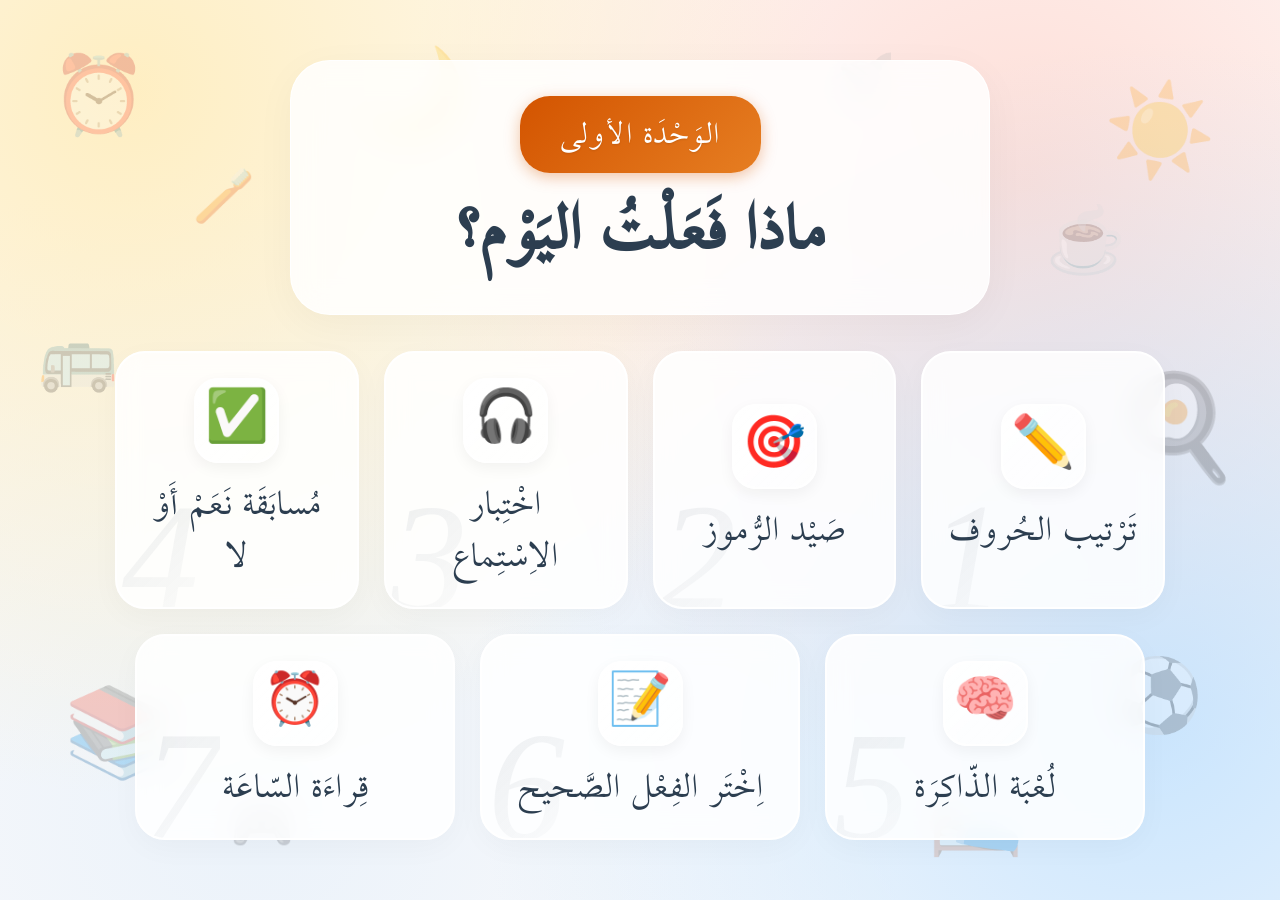
==== index.html @ 7f3571ee "Add files via upload" ====
<!DOCTYPE html>
<html lang="ar" dir="rtl">
<head>
    <meta charset="UTF-8">
    <meta name="viewport" content="width=device-width, initial-scale=1.0, maximum-scale=1.0, user-scalable=no">
    <title>ماذا فَعَلْتُ اليَوْم؟ - أَلْعاب</title>
    <style>
        @font-face { 
            font-family: 'Arakom'; 
            src: url('arakom.ttf') format('truetype'); 
        }
        
        :root {
            --primary: #2c3e50;
            --secondary: #d35400;
            --accent: #2980b9;
            --text-main: #34495e;
        }

        * { 
            box-sizing: border-box; 
            margin: 0;
            padding: 0;
        }

        /* GÜNLÜK HAYAT KONSEPTİ: Sabah, Öğle ve Akşamüstü Pastel Tonları */
        body {
            font-family: 'Arakom', 'Segoe UI', Tahoma, sans-serif; 
            background-color: #fdfbfb;
            background-image: 
                radial-gradient(circle at 10% 10%, rgba(255, 235, 180, 0.8) 0%, transparent 50%), /* Sabah güneşi */
                radial-gradient(circle at 90% 80%, rgba(180, 220, 255, 0.7) 0%, transparent 50%), /* Gündüz mavisi */
                radial-gradient(circle at 80% 20%, rgba(255, 210, 200, 0.7) 0%, transparent 50%), /* Akşamüstü */
                radial-gradient(circle at 20% 90%, rgba(230, 240, 250, 0.8) 0%, transparent 50%); /* Gece/Gri */
            background-attachment: fixed;
            color: var(--text-main); 
            min-height: 100vh; 
            display: flex;
            flex-direction: column; 
            align-items: center; 
            justify-content: center; 
            padding: 2vh 2vw; /* Boşluklar mobilde daha dar olması için kısıldı */
            overflow-x: hidden; 
            position: relative;
        }

        /* --- ARKA PLAN SAYDAM EMOJİLER (GÜNLÜK HAYAT) --- */
        .floating-emojis {
            position: fixed;
            top: 0; left: 0; 
            width: 100vw; height: 100vh;
            pointer-events: none; 
            z-index: -2;
            overflow: hidden;
        }

        .floating-emojis span {
            position: absolute;
            opacity: 0.25; 
            animation: float ease-in-out infinite alternate;
        }

        @keyframes float {
            0% { transform: translateY(0) rotate(0deg) scale(1); }
            100% { transform: translateY(-20px) rotate(10deg) scale(1.05); }
        }

        /* Agresif küçülen saydam emojiler */
        .em-1 { top: 5%; left: 4%; font-size: clamp(2.5rem, 6vw, 5rem); animation-duration: 12s; animation-delay: 0s; } /* Saat/Uyanma */
        .em-2 { top: 8%; right: 5%; font-size: clamp(3rem, 7vw, 6rem); animation-duration: 15s; animation-delay: -2s; } /* Güneş */
        .em-3 { top: 35%; left: 3%; font-size: clamp(2rem, 5vw, 4.5rem); animation-duration: 14s; animation-delay: -5s; } /* Okul/Otobüs */
        .em-4 { top: 40%; right: 3%; font-size: clamp(3.5rem, 8vw, 6.5rem); animation-duration: 18s; animation-delay: -3s; } /* Kahvaltı/Yemek */
        .em-5 { top: 75%; left: 5%; font-size: clamp(3rem, 7vw, 5.5rem); animation-duration: 13s; animation-delay: -7s; } /* Kitap/Ders */
        .em-6 { top: 72%; right: 6%; font-size: clamp(2.5rem, 6vw, 4.5rem); animation-duration: 16s; animation-delay: -1s; } /* Spor/Top */
        .em-7 { top: 18%; left: 15%; font-size: clamp(1.8rem, 4vw, 3.5rem); animation-duration: 11s; animation-delay: -4s; } /* Diş fırçalama/Temizlik */
        .em-8 { top: 22%; right: 12%; font-size: clamp(2rem, 5vw, 4rem); animation-duration: 17s; animation-delay: -6s; } /* Çay/Kahve */
        .em-9 { top: 88%; left: 18%; font-size: clamp(1.8rem, 4vw, 3.5rem); animation-duration: 14s; animation-delay: -2s; } /* TV/Oyun */
        .em-10 { top: 85%; right: 20%; font-size: clamp(2.5rem, 6vw, 5rem); animation-duration: 19s; animation-delay: -8s; } /* Yatak/Uyku */
        .em-11 { top: 4%; left: 28%; font-size: clamp(3rem, 7vw, 5.5rem); animation-duration: 15s; animation-delay: -3s; } /* Ay/Gece */
        .em-12 { top: 5%; right: 30%; font-size: clamp(2rem, 5vw, 4.5rem); animation-duration: 12s; animation-delay: -9s; } /* Duş/Su */

        .main-container {
            width: 100%;
            max-width: 1050px;
            display: flex;
            flex-direction: column;
            align-items: center;
            gap: clamp(15px, 4vh, 45px); /* Mobilde boşluklar daha agresif kısıldı */
            z-index: 10;
        }

        .header { 
            text-align: center; 
            background: rgba(255, 255, 255, 0.85);
            backdrop-filter: blur(15px);
            -webkit-backdrop-filter: blur(15px);
            padding: clamp(15px, 4vw, 35px) clamp(15px, 6vw, 60px);
            border-radius: 40px;
            border: 1px solid rgba(255, 255, 255, 0.9);
            box-shadow: 0 10px 40px rgba(0, 0, 0, 0.04);
            width: 100%;
            max-width: 700px;
            position: relative;
        }

        /* --- BÜYÜTÜLMÜŞ ÜNİTE ROZETİ --- */
        .unit-badge {
            display: inline-block;
            background: linear-gradient(135deg, var(--secondary), #e67e22);
            color: white;
            padding: clamp(8px, 2vw, 12px) clamp(20px, 5vw, 40px); /* Daha dolgun */
            border-radius: 30px;
            font-size: clamp(1.4rem, 4vw, 2.2rem); /* Çok daha büyük font */
            font-weight: normal;
            margin-bottom: 15px;
            box-shadow: 0 4px 15px rgba(211, 84, 0, 0.35);
            letter-spacing: 0.5px;
            text-shadow: 0 1px 2px rgba(0,0,0,0.1);
        }

        .header h1 { 
            font-size: clamp(1.8rem, 7vw, 4.5rem); /* Minimum boyut agresif küçültüldü */
            color: var(--primary); 
            line-height: 1.2;
            margin-bottom: 5px;
        }

        .header p { 
            color: var(--text-main); 
            font-size: clamp(0.9rem, 4vw, 1.6rem); 
            opacity: 0.8;
        }

        /* Kartlar İçin Agresif Esnek Izgara */
        .grid-container {
            display: flex;
            flex-wrap: wrap; 
            justify-content: center; 
            align-items: stretch;
            width: 100%;
            gap: clamp(10px, 3vw, 25px); /* Mobilde kartlar arası boşluk kısıldı */
        }

        .game-card {
            position: relative;
            overflow: hidden; 
            background: rgba(255, 255, 255, 0.85);
            backdrop-filter: blur(12px);
            -webkit-backdrop-filter: blur(12px);
            border: 2px solid rgba(255, 255, 255, 1);
            border-radius: clamp(20px, 4vw, 30px); 
            padding: clamp(10px, 4vw, 25px); /* Mobilde iç boşluklar agresif kısıldı */
            text-align: center;
            text-decoration: none; 
            color: var(--primary); 
            display: flex;
            flex-direction: column; 
            align-items: center;
            justify-content: center;
            box-shadow: 0 8px 30px rgba(0, 0, 0, 0.03);
            transition: all 0.4s cubic-bezier(0.25, 0.8, 0.25, 1);
            
            flex: 1 1 calc(25% - 25px);
            max-width: 320px;
            min-width: clamp(120px, 22%, 220px); /* 4 kart yan yana sığabilmesi için küçültüldü */
            min-height: clamp(120px, 18vh, 190px);
            z-index: 1;
        }

        .game-card::before {
            content: attr(data-num);
            position: absolute;
            bottom: -5%;
            left: 2%; 
            font-size: clamp(4rem, 12vw, 10rem); /* Dev rakamlar mobilde hızla küçülür */
            font-family: 'Georgia', 'Times New Roman', serif;
            font-style: italic;
            font-weight: 400;
            background: linear-gradient(135deg, rgba(44, 62, 80, 0.08), rgba(44, 62, 80, 0.01));
            -webkit-background-clip: text;
            -webkit-text-fill-color: transparent;
            z-index: -1; 
            line-height: 0.8;
            pointer-events: none;
            transition: all 0.5s ease;
        }

        .game-card:hover { 
            transform: translateY(-10px) scale(1.02); 
            background: rgba(255, 255, 255, 1);
            box-shadow: 0 15px 40px rgba(41, 128, 185, 0.15);
            border-color: rgba(41, 128, 185, 0.4);
        }

        .game-card:hover::before {
            transform: translateY(-15px) scale(1.05) rotate(-5deg);
            background: linear-gradient(135deg, rgba(41, 128, 185, 0.2), rgba(41, 128, 185, 0.05));
            -webkit-background-clip: text;
            -webkit-text-fill-color: transparent;
        }

        .icon-circle {
            width: clamp(45px, 10vw, 85px); /* Mobilde ikon kutusu iyice küçülür */
            height: clamp(45px, 10vw, 85px); 
            background: linear-gradient(135deg, rgba(255,255,255,0.9), rgba(255,255,255,0.5));
            border: 2px solid rgba(255,255,255,1);
            border-radius: clamp(15px, 4vw, 24px); 
            display: flex; 
            align-items: center;
            justify-content: center; 
            margin-bottom: clamp(8px, 2vw, 15px); 
            font-size: clamp(1.6rem, 5vw, 3.2rem); /* İkon boyutu agresif küçülür */
            box-shadow: 0 5px 15px rgba(0,0,0,0.05);
            transition: transform 0.4s cubic-bezier(0.34, 1.56, 0.64, 1);
        }

        .game-card:hover .icon-circle {
            transform: scale(1.15) rotate(8deg);
            background: rgba(255, 255, 255, 1);
            border-color: var(--accent);
        }

        .game-card h2 { 
            font-size: clamp(0.95rem, 8vw, 2.5rem); /* Mobilde başlık daha hızlı küçülür */
            font-weight: normal;
            line-height: 1.3;
        }

        /* MOBİL EKRANLAR */
        @media (max-width: 768px) {
            .game-card { 
                flex-basis: calc(50% - 10px);
            }
            .game-card::before {
                bottom: -8%;
            }
        }

        /* ÇOK DAR EKRANLAR (400px altı) */
        @media (max-width: 400px) {
            .game-card {
                flex-basis: 100%;
                max-width: 100%;
                min-height: 80px;
                flex-direction: row; 
                gap: 12px;
                padding: 12px 15px;
                justify-content: flex-start;
                text-align: right;
            }
            .icon-circle {
                margin-bottom: 0;
                flex-shrink: 0;
                width: 45px;
                height: 45px;
                font-size: 1.5rem;
                border-radius: 14px;
            }
            .game-card h2 {
                margin-top: 0;
                font-size: 1rem;
            }
            .game-card::before {
                left: 5%;
                bottom: -25%;
                font-size: 4.5rem;
            }
        }
    </style>
</head>
<body>

    <div class="floating-emojis">
        <span class="em-1">⏰</span>
        <span class="em-2">☀️</span>
        <span class="em-3">🚌</span>
        <span class="em-4">🍳</span>
        <span class="em-5">📚</span>
        <span class="em-6">⚽</span>
        <span class="em-7">🪥</span>
        <span class="em-8">☕</span>
        <span class="em-9">🎮</span>
        <span class="em-10">🛌</span>
        <span class="em-11">🌙</span>
        <span class="em-12">🚿</span>
    </div>

    <div class="main-container">
        <div class="header">
            <span class="unit-badge">الوَحْدَة الأولى</span>
            <h1>ماذا فَعَلْتُ اليَوْم؟</h1>
        </div>

        <div class="grid-container">

             <a href="yaz.html" class="game-card" data-num="1">
                <div class="icon-circle">✏️</div>
                <h2>تَرْتيب الحُروف</h2>
            </a>

            <a href="kelime.html" class="game-card" data-num="2">
                <div class="icon-circle">🎯</div>
                <h2>صَيْد الرُّموز</h2>
            </a>

            <a href="sestesti.html" class="game-card" data-num="3">
                <div class="icon-circle">🎧</div>
                <h2>اخْتِبار الاِسْتِماع</h2>
            </a>

             <a href="evethayir.html" class="game-card" data-num="4">
                <div class="icon-circle">✅</div>
                <h2>مُسابَقَة نَعَمْ أَوْ لا</h2>
             </a>

            <a href="hafizakarti.html" class="game-card" data-num="5">
                <div class="icon-circle">🧠</div>
                <h2>لُعْبَة الذّاكِرَة</h2>
            </a>

            <a href="zamirtesti.html" class="game-card" data-num="6">
                <div class="icon-circle">📝</div>
                <h2>اِخْتَر الفِعْل الصَّحيح</h2>
            </a>

            <a href="saat.html" class="game-card" data-num="7">
                <div class="icon-circle">⏰</div>
                <h2>قِراءَة السّاعَة</h2>
            </a>

           
        </div>
    </div>

</body>
</html>
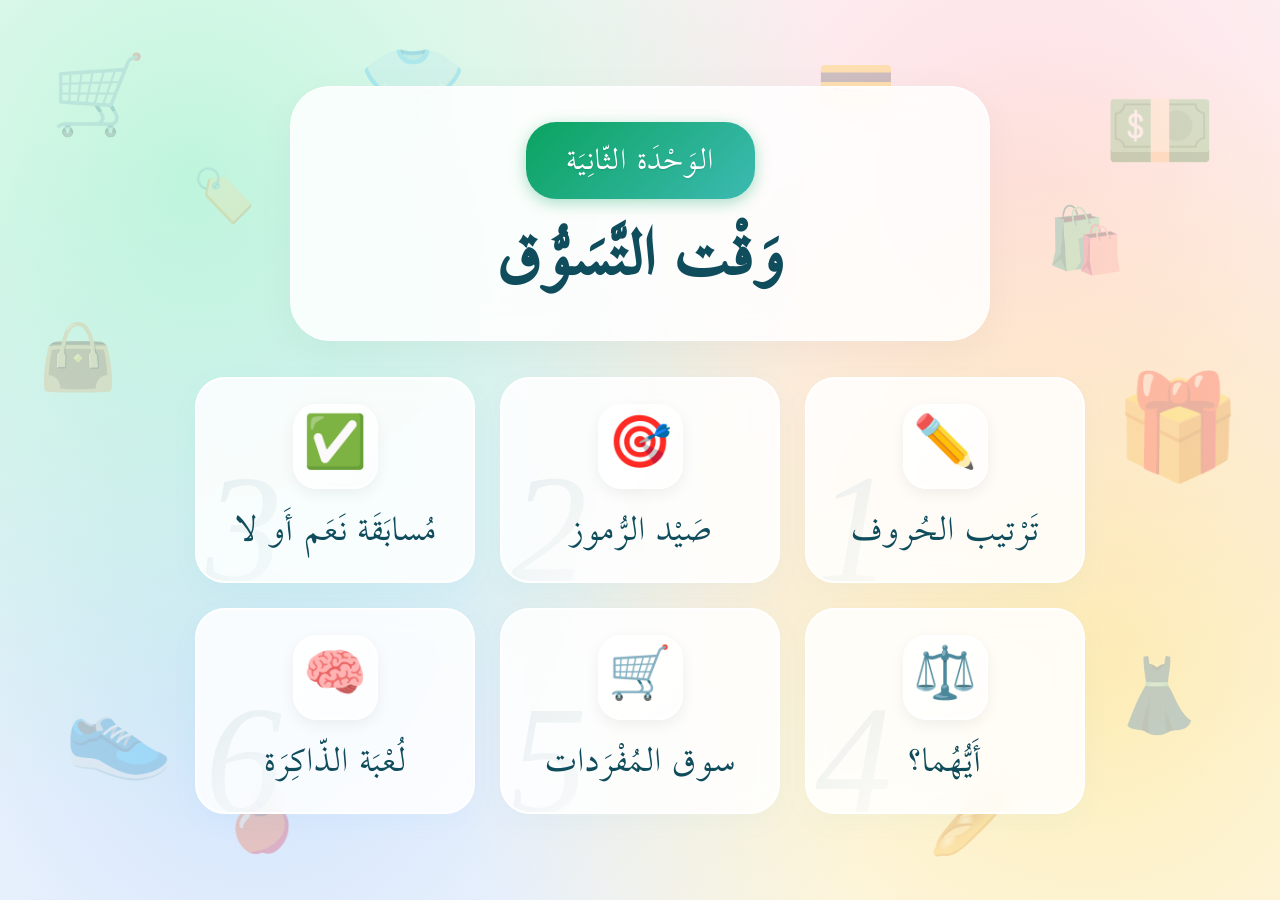
==== commit feb03733: "Add files via upload" ====
--- a/index.html
+++ b/index.html
@@ -3,7 +3,7 @@
 <head>
     <meta charset="UTF-8">
     <meta name="viewport" content="width=device-width, initial-scale=1.0, maximum-scale=1.0, user-scalable=no">
-    <title>ماذا فَعَلْتُ اليَوْم؟ - أَلْعاب</title>
+    <title>وَقْت التَّسَوُّق - أَلْعاب</title>
     <style>
         @font-face { 
             font-family: 'Arakom'; 
@@ -11,10 +11,10 @@
         }
         
         :root {
-            --primary: #2c3e50;
-            --secondary: #d35400;
-            --accent: #2980b9;
-            --text-main: #34495e;
+            --primary: #0f4c5c; 
+            --secondary: #e27d60; 
+            --accent: #e8a87c;
+            --text-main: #2d3748;
         }
 
         * { 
@@ -23,15 +23,15 @@
             padding: 0;
         }
 
-        /* GÜNLÜK HAYAT KONSEPTİ: Sabah, Öğle ve Akşamüstü Pastel Tonları */
+        /* ALIŞVERİŞ KONSEPTİ */
         body {
             font-family: 'Arakom', 'Segoe UI', Tahoma, sans-serif; 
             background-color: #fdfbfb;
             background-image: 
-                radial-gradient(circle at 10% 10%, rgba(255, 235, 180, 0.8) 0%, transparent 50%), /* Sabah güneşi */
-                radial-gradient(circle at 90% 80%, rgba(180, 220, 255, 0.7) 0%, transparent 50%), /* Gündüz mavisi */
-                radial-gradient(circle at 80% 20%, rgba(255, 210, 200, 0.7) 0%, transparent 50%), /* Akşamüstü */
-                radial-gradient(circle at 20% 90%, rgba(230, 240, 250, 0.8) 0%, transparent 50%); /* Gece/Gri */
+                radial-gradient(circle at 15% 20%, rgba(167, 243, 208, 0.7) 0%, transparent 50%), 
+                radial-gradient(circle at 85% 75%, rgba(253, 230, 138, 0.6) 0%, transparent 50%), 
+                radial-gradient(circle at 80% 20%, rgba(254, 204, 213, 0.6) 0%, transparent 50%), 
+                radial-gradient(circle at 20% 80%, rgba(191, 219, 254, 0.7) 0%, transparent 50%); 
             background-attachment: fixed;
             color: var(--text-main); 
             min-height: 100vh; 
@@ -39,12 +39,12 @@
             flex-direction: column; 
             align-items: center; 
             justify-content: center; 
-            padding: 2vh 2vw; /* Boşluklar mobilde daha dar olması için kısıldı */
+            padding: 2vh 2vw; 
             overflow-x: hidden; 
             position: relative;
         }
 
-        /* --- ARKA PLAN SAYDAM EMOJİLER (GÜNLÜK HAYAT) --- */
+        /* --- ARKA PLAN SAYDAM EMOJİLER (ALIŞVERİŞ) --- */
         .floating-emojis {
             position: fixed;
             top: 0; left: 0; 
@@ -65,33 +65,33 @@
             100% { transform: translateY(-20px) rotate(10deg) scale(1.05); }
         }
 
-        /* Agresif küçülen saydam emojiler */
-        .em-1 { top: 5%; left: 4%; font-size: clamp(2.5rem, 6vw, 5rem); animation-duration: 12s; animation-delay: 0s; } /* Saat/Uyanma */
-        .em-2 { top: 8%; right: 5%; font-size: clamp(3rem, 7vw, 6rem); animation-duration: 15s; animation-delay: -2s; } /* Güneş */
-        .em-3 { top: 35%; left: 3%; font-size: clamp(2rem, 5vw, 4.5rem); animation-duration: 14s; animation-delay: -5s; } /* Okul/Otobüs */
-        .em-4 { top: 40%; right: 3%; font-size: clamp(3.5rem, 8vw, 6.5rem); animation-duration: 18s; animation-delay: -3s; } /* Kahvaltı/Yemek */
-        .em-5 { top: 75%; left: 5%; font-size: clamp(3rem, 7vw, 5.5rem); animation-duration: 13s; animation-delay: -7s; } /* Kitap/Ders */
-        .em-6 { top: 72%; right: 6%; font-size: clamp(2.5rem, 6vw, 4.5rem); animation-duration: 16s; animation-delay: -1s; } /* Spor/Top */
-        .em-7 { top: 18%; left: 15%; font-size: clamp(1.8rem, 4vw, 3.5rem); animation-duration: 11s; animation-delay: -4s; } /* Diş fırçalama/Temizlik */
-        .em-8 { top: 22%; right: 12%; font-size: clamp(2rem, 5vw, 4rem); animation-duration: 17s; animation-delay: -6s; } /* Çay/Kahve */
-        .em-9 { top: 88%; left: 18%; font-size: clamp(1.8rem, 4vw, 3.5rem); animation-duration: 14s; animation-delay: -2s; } /* TV/Oyun */
-        .em-10 { top: 85%; right: 20%; font-size: clamp(2.5rem, 6vw, 5rem); animation-duration: 19s; animation-delay: -8s; } /* Yatak/Uyku */
-        .em-11 { top: 4%; left: 28%; font-size: clamp(3rem, 7vw, 5.5rem); animation-duration: 15s; animation-delay: -3s; } /* Ay/Gece */
-        .em-12 { top: 5%; right: 30%; font-size: clamp(2rem, 5vw, 4.5rem); animation-duration: 12s; animation-delay: -9s; } /* Duş/Su */
-
-        .main-container {
+        /* Alışveriş Konseptli Agresif Küçülen Emojiler */
+        .em-1 { top: 5%; left: 4%; font-size: clamp(2.5rem, 6vw, 5rem); animation-duration: 12s; animation-delay: 0s; } /* Sepet */
+        .em-2 { top: 8%; right: 5%; font-size: clamp(3rem, 7vw, 6rem); animation-duration: 15s; animation-delay: -2s; } /* Para */
+        .em-3 { top: 35%; left: 3%; font-size: clamp(2rem, 5vw, 4.5rem); animation-duration: 14s; animation-delay: -5s; } /* Çanta */
+        .em-4 { top: 40%; right: 3%; font-size: clamp(3.5rem, 8vw, 6.5rem); animation-duration: 18s; animation-delay: -3s; } /* Hediye */
+        .em-5 { top: 75%; left: 5%; font-size: clamp(3rem, 7vw, 5.5rem); animation-duration: 13s; animation-delay: -7s; } /* Ayakkabı */
+        .em-6 { top: 72%; right: 6%; font-size: clamp(2.5rem, 6vw, 4.5rem); animation-duration: 16s; animation-delay: -1s; } /* Elbise */
+        .em-7 { top: 18%; left: 15%; font-size: clamp(1.8rem, 4vw, 3.5rem); animation-duration: 11s; animation-delay: -4s; } /* Etiket */
+        .em-8 { top: 22%; right: 12%; font-size: clamp(2rem, 5vw, 4rem); animation-duration: 17s; animation-delay: -6s; } /* Kahve */
+        .em-9 { top: 88%; left: 18%; font-size: clamp(1.8rem, 4vw, 3.5rem); animation-duration: 14s; animation-delay: -2s; } /* Meyve */
+        .em-10 { top: 85%; right: 20%; font-size: clamp(2.5rem, 6vw, 5rem); animation-duration: 19s; animation-delay: -8s; } /* Ekmek */
+        .em-11 { top: 4%; left: 28%; font-size: clamp(3rem, 7vw, 5.5rem); animation-duration: 15s; animation-delay: -3s; } /* Tişört */
+        .em-12 { top: 5%; right: 30%; font-size: clamp(2rem, 5vw, 4.5rem); animation-duration: 12s; animation-delay: -9s; } /* Kredi Kartı */
+
+         .main-container {
             width: 100%;
-            max-width: 1050px;
+            max-width: 950px; /* 3 kartın rahat sığması için 850'den 950'ye çıkarıldı */
             display: flex;
             flex-direction: column;
             align-items: center;
-            gap: clamp(15px, 4vh, 45px); /* Mobilde boşluklar daha agresif kısıldı */
+            gap: clamp(15px, 4vh, 45px);
             z-index: 10;
         }
 
         .header { 
             text-align: center; 
-            background: rgba(255, 255, 255, 0.85);
+            background: rgba(255, 255, 255, 0.85); 
             backdrop-filter: blur(15px);
             -webkit-backdrop-filter: blur(15px);
             padding: clamp(15px, 4vw, 35px) clamp(15px, 6vw, 60px);
@@ -106,20 +106,20 @@
         /* --- BÜYÜTÜLMÜŞ ÜNİTE ROZETİ --- */
         .unit-badge {
             display: inline-block;
-            background: linear-gradient(135deg, var(--secondary), #e67e22);
+            background: linear-gradient(135deg, #0ba360 0%, #3cbab2 100%);
             color: white;
-            padding: clamp(8px, 2vw, 12px) clamp(20px, 5vw, 40px); /* Daha dolgun */
+            padding: clamp(8px, 2vw, 12px) clamp(20px, 5vw, 40px); /* Daha dolgun padding */
             border-radius: 30px;
             font-size: clamp(1.4rem, 4vw, 2.2rem); /* Çok daha büyük font */
             font-weight: normal;
             margin-bottom: 15px;
-            box-shadow: 0 4px 15px rgba(211, 84, 0, 0.35);
+            box-shadow: 0 4px 15px rgba(11, 163, 96, 0.35);
             letter-spacing: 0.5px;
             text-shadow: 0 1px 2px rgba(0,0,0,0.1);
         }
 
         .header h1 { 
-            font-size: clamp(1.8rem, 7vw, 4.5rem); /* Minimum boyut agresif küçültüldü */
+            font-size: clamp(1.8rem, 7vw, 4.5rem); 
             color: var(--primary); 
             line-height: 1.2;
             margin-bottom: 5px;
@@ -138,18 +138,18 @@
             justify-content: center; 
             align-items: stretch;
             width: 100%;
-            gap: clamp(10px, 3vw, 25px); /* Mobilde kartlar arası boşluk kısıldı */
+            gap: clamp(10px, 3vw, 25px); 
         }
 
         .game-card {
             position: relative;
             overflow: hidden; 
-            background: rgba(255, 255, 255, 0.85);
+            background: rgba(255, 255, 255, 0.85); 
             backdrop-filter: blur(12px);
             -webkit-backdrop-filter: blur(12px);
             border: 2px solid rgba(255, 255, 255, 1);
             border-radius: clamp(20px, 4vw, 30px); 
-            padding: clamp(10px, 4vw, 25px); /* Mobilde iç boşluklar agresif kısıldı */
+            padding: clamp(10px, 4vw, 25px); 
             text-align: center;
             text-decoration: none; 
             color: var(--primary); 
@@ -157,12 +157,15 @@
             flex-direction: column; 
             align-items: center;
             justify-content: center;
-            box-shadow: 0 8px 30px rgba(0, 0, 0, 0.03);
+            box-shadow: 0 8px 30px rgba(14, 165, 233, 0.04);
             transition: all 0.4s cubic-bezier(0.25, 0.8, 0.25, 1);
             
-            flex: 1 1 calc(25% - 25px);
-            max-width: 320px;
-            min-width: clamp(120px, 22%, 220px); /* 4 kart yan yana sığabilmesi için küçültüldü */
+            /* --- YENİ EKLENEN/DEĞİŞEN KISIM --- */
+            flex: 0 0 30%; /* Kartların esnemesini durdurup ilk satıra tam 3 adet sığdırır */
+            max-width: 280px; /* Kartın aşırı büyümesini engeller */
+            min-width: 200px; /* Kartın aşırı küçülmesini engeller */
+            /* --------------------------------- */
+
             min-height: clamp(120px, 18vh, 190px);
             z-index: 1;
         }
@@ -171,12 +174,12 @@
             content: attr(data-num);
             position: absolute;
             bottom: -5%;
-            left: 2%; 
-            font-size: clamp(4rem, 12vw, 10rem); /* Dev rakamlar mobilde hızla küçülür */
+            left: 3%; 
+            font-size: clamp(4rem, 12vw, 10rem); 
             font-family: 'Georgia', 'Times New Roman', serif;
             font-style: italic;
             font-weight: 400;
-            background: linear-gradient(135deg, rgba(44, 62, 80, 0.08), rgba(44, 62, 80, 0.01));
+            background: linear-gradient(135deg, rgba(15, 76, 92, 0.08), rgba(15, 76, 92, 0.01));
             -webkit-background-clip: text;
             -webkit-text-fill-color: transparent;
             z-index: -1; 
@@ -188,19 +191,19 @@
         .game-card:hover { 
             transform: translateY(-10px) scale(1.02); 
             background: rgba(255, 255, 255, 1);
-            box-shadow: 0 15px 40px rgba(41, 128, 185, 0.15);
-            border-color: rgba(41, 128, 185, 0.4);
+            box-shadow: 0 15px 40px rgba(11, 163, 96, 0.15);
+            border-color: rgba(11, 163, 96, 0.4);
         }
 
         .game-card:hover::before {
             transform: translateY(-15px) scale(1.05) rotate(-5deg);
-            background: linear-gradient(135deg, rgba(41, 128, 185, 0.2), rgba(41, 128, 185, 0.05));
+            background: linear-gradient(135deg, rgba(11, 163, 96, 0.2), rgba(11, 163, 96, 0.05));
             -webkit-background-clip: text;
             -webkit-text-fill-color: transparent;
         }
 
         .icon-circle {
-            width: clamp(45px, 10vw, 85px); /* Mobilde ikon kutusu iyice küçülür */
+            width: clamp(45px, 10vw, 85px); 
             height: clamp(45px, 10vw, 85px); 
             background: linear-gradient(135deg, rgba(255,255,255,0.9), rgba(255,255,255,0.5));
             border: 2px solid rgba(255,255,255,1);
@@ -209,19 +212,19 @@
             align-items: center;
             justify-content: center; 
             margin-bottom: clamp(8px, 2vw, 15px); 
-            font-size: clamp(1.6rem, 5vw, 3.2rem); /* İkon boyutu agresif küçülür */
-            box-shadow: 0 5px 15px rgba(0,0,0,0.05);
+            font-size: clamp(1.6rem, 5vw, 3.2rem); 
+            box-shadow: 0 5px 15px rgba(0,0,0,0.06);
             transition: transform 0.4s cubic-bezier(0.34, 1.56, 0.64, 1);
         }
 
         .game-card:hover .icon-circle {
             transform: scale(1.15) rotate(8deg);
             background: rgba(255, 255, 255, 1);
-            border-color: var(--accent);
+            border-color: #3cbab2;
         }
 
         .game-card h2 { 
-            font-size: clamp(0.95rem, 8vw, 2.5rem); /* Mobilde başlık daha hızlı küçülür */
+            font-size: clamp(0.95rem, 8vw, 2.5rem); 
             font-weight: normal;
             line-height: 1.3;
         }
@@ -236,7 +239,7 @@
             }
         }
 
-        /* ÇOK DAR EKRANLAR (400px altı) */
+        /* ÇOK DAR EKRANLAR */
         @media (max-width: 400px) {
             .game-card {
                 flex-basis: 100%;
@@ -266,34 +269,87 @@
                 font-size: 4.5rem;
             }
         }
+    
+        /* --- CİHAZ DÖNDÜRME UYARISI VE MOBİL YATAY KLAVYE DESTEĞİ --- */
+        #rotate-message {
+            display: none; 
+            position: fixed;
+            top: 0; left: 0; width: 100%; height: 100%;
+            background-color: #2c3e50; 
+            z-index: 99999; 
+            flex-direction: column;
+            align-items: center; justify-content: center;
+            color: white; text-align: center;
+        }
+        .phone-animation {
+            width: 60px; height: 100px;
+            border: 4px solid white; border-radius: 10px;
+            animation: rotate-phone 2s infinite ease-in-out;
+            margin-bottom: 20px; position: relative;
+        }
+        .phone-animation::before {
+            content: ''; position: absolute;
+            top: 10px; left: 50%; transform: translateX(-50%);
+            width: 20%; height: 4px; background: white; border-radius: 2px;
+        }
+        @keyframes rotate-phone {
+            0% { transform: rotate(0deg); opacity: 1; }
+            25% { transform: rotate(90deg); opacity: 1; }
+            70% { transform: rotate(90deg); opacity: 1; }
+            100% { transform: rotate(90deg); opacity: 0; }
+        }
+        .rotate-text { font-size: 2.5rem; font-family: 'Arakom', Tahoma, sans-serif; }
+
+        @media only screen and (max-width: 900px) and (orientation: portrait) {
+            /* #rotate-message { display: flex !important; } */
+        }
+
+        @media screen and (max-height: 500px) {
+            body {
+                overflow-y: auto !important;
+                height: auto !important;
+                min-height: 100vh;
+                align-items: flex-start;
+                padding-top: 15px; padding-bottom: 15px;
+            }
+        }
+
     </style>
 </head>
 <body>
 
+    <!-- CİHAZ DÖNDÜRME UYARISI (TÜM OYUNLAR ORTAK) -->
+    <div id="rotate-message">
+        <div class="phone-animation"></div>
+        <div class="rotate-text">يُرْجى تَدْوير الجِهاز</div> 
+    </div>
+
+
+    <!-- Arka Plan Saydam Emojiler (Alışveriş) -->
     <div class="floating-emojis">
-        <span class="em-1">⏰</span>
-        <span class="em-2">☀️</span>
-        <span class="em-3">🚌</span>
-        <span class="em-4">🍳</span>
-        <span class="em-5">📚</span>
-        <span class="em-6">⚽</span>
-        <span class="em-7">🪥</span>
-        <span class="em-8">☕</span>
-        <span class="em-9">🎮</span>
-        <span class="em-10">🛌</span>
-        <span class="em-11">🌙</span>
-        <span class="em-12">🚿</span>
+        <span class="em-1">🛒</span>
+        <span class="em-2">💵</span>
+        <span class="em-3">👜</span>
+        <span class="em-4">🎁</span>
+        <span class="em-5">👟</span>
+        <span class="em-6">👗</span>
+        <span class="em-7">🏷️</span>
+        <span class="em-8">🛍️</span>
+        <span class="em-9">🍎</span>
+        <span class="em-10">🥖</span>
+        <span class="em-11">👕</span>
+        <span class="em-12">💳</span>
     </div>
 
     <div class="main-container">
         <div class="header">
-            <span class="unit-badge">الوَحْدَة الأولى</span>
-            <h1>ماذا فَعَلْتُ اليَوْم؟</h1>
+            <span class="unit-badge">الوَحْدَة الثّانِيَة</span>
+            <h1>وَقْت التَّسَوُّق</h1>
         </div>
 
         <div class="grid-container">
 
-             <a href="yaz.html" class="game-card" data-num="1">
+            <a href="yaz.html" class="game-card" data-num="1">
                 <div class="icon-circle">✏️</div>
                 <h2>تَرْتيب الحُروف</h2>
             </a>
@@ -303,32 +359,26 @@
                 <h2>صَيْد الرُّموز</h2>
             </a>
 
-            <a href="sestesti.html" class="game-card" data-num="3">
-                <div class="icon-circle">🎧</div>
-                <h2>اخْتِبار الاِسْتِماع</h2>
-            </a>
-
-             <a href="evethayir.html" class="game-card" data-num="4">
+            <a href="evethayir.html" class="game-card" data-num="3">
                 <div class="icon-circle">✅</div>
-                <h2>مُسابَقَة نَعَمْ أَوْ لا</h2>
-             </a>
-
-            <a href="hafizakarti.html" class="game-card" data-num="5">
+                <h2>مُسابَقَة نَعَم أَو لا</h2>
+            </a>
+
+            <a href="mukayese.html" class="game-card" data-num="4">
+                <div class="icon-circle">⚖️</div>
+                <h2>أَيُّهُما؟</h2>
+            </a>
+
+
+            <a href="alisveris.html" class="game-card" data-num="5">
+                <div class="icon-circle">🛒</div>
+                <h2>سوق المُفْرَدات</h2>
+            </a>
+
+            <a href="hafizakarti.html" class="game-card" data-num="6">
                 <div class="icon-circle">🧠</div>
                 <h2>لُعْبَة الذّاكِرَة</h2>
             </a>
-
-            <a href="zamirtesti.html" class="game-card" data-num="6">
-                <div class="icon-circle">📝</div>
-                <h2>اِخْتَر الفِعْل الصَّحيح</h2>
-            </a>
-
-            <a href="saat.html" class="game-card" data-num="7">
-                <div class="icon-circle">⏰</div>
-                <h2>قِراءَة السّاعَة</h2>
-            </a>
-
-           
         </div>
     </div>
 
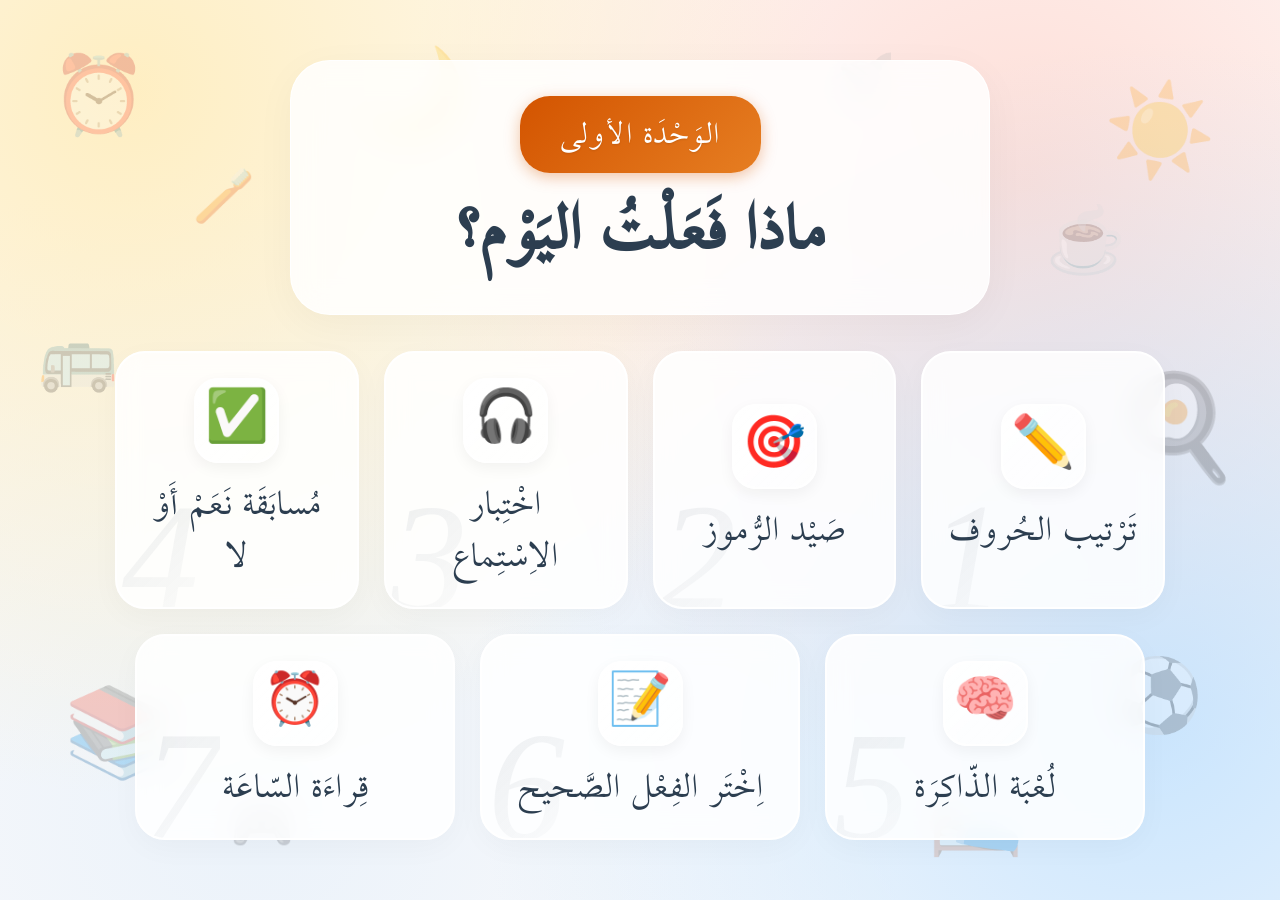
==== commit e4f0b558: "Add files via upload" ====
--- a/index.html
+++ b/index.html
@@ -3,7 +3,7 @@
 <head>
     <meta charset="UTF-8">
     <meta name="viewport" content="width=device-width, initial-scale=1.0, maximum-scale=1.0, user-scalable=no">
-    <title>وَقْت التَّسَوُّق - أَلْعاب</title>
+    <title>ماذا فَعَلْتُ اليَوْم؟ - أَلْعاب</title>
     <style>
         @font-face { 
             font-family: 'Arakom'; 
@@ -11,10 +11,10 @@
         }
         
         :root {
-            --primary: #0f4c5c; 
-            --secondary: #e27d60; 
-            --accent: #e8a87c;
-            --text-main: #2d3748;
+            --primary: #2c3e50;
+            --secondary: #d35400;
+            --accent: #2980b9;
+            --text-main: #34495e;
         }
 
         * { 
@@ -23,15 +23,15 @@
             padding: 0;
         }
 
-        /* ALIŞVERİŞ KONSEPTİ */
+        /* GÜNLÜK HAYAT KONSEPTİ: Sabah, Öğle ve Akşamüstü Pastel Tonları */
         body {
             font-family: 'Arakom', 'Segoe UI', Tahoma, sans-serif; 
             background-color: #fdfbfb;
             background-image: 
-                radial-gradient(circle at 15% 20%, rgba(167, 243, 208, 0.7) 0%, transparent 50%), 
-                radial-gradient(circle at 85% 75%, rgba(253, 230, 138, 0.6) 0%, transparent 50%), 
-                radial-gradient(circle at 80% 20%, rgba(254, 204, 213, 0.6) 0%, transparent 50%), 
-                radial-gradient(circle at 20% 80%, rgba(191, 219, 254, 0.7) 0%, transparent 50%); 
+                radial-gradient(circle at 10% 10%, rgba(255, 235, 180, 0.8) 0%, transparent 50%), /* Sabah güneşi */
+                radial-gradient(circle at 90% 80%, rgba(180, 220, 255, 0.7) 0%, transparent 50%), /* Gündüz mavisi */
+                radial-gradient(circle at 80% 20%, rgba(255, 210, 200, 0.7) 0%, transparent 50%), /* Akşamüstü */
+                radial-gradient(circle at 20% 90%, rgba(230, 240, 250, 0.8) 0%, transparent 50%); /* Gece/Gri */
             background-attachment: fixed;
             color: var(--text-main); 
             min-height: 100vh; 
@@ -39,12 +39,12 @@
             flex-direction: column; 
             align-items: center; 
             justify-content: center; 
-            padding: 2vh 2vw; 
+            padding: 2vh 2vw; /* Boşluklar mobilde daha dar olması için kısıldı */
             overflow-x: hidden; 
             position: relative;
         }
 
-        /* --- ARKA PLAN SAYDAM EMOJİLER (ALIŞVERİŞ) --- */
+        /* --- ARKA PLAN SAYDAM EMOJİLER (GÜNLÜK HAYAT) --- */
         .floating-emojis {
             position: fixed;
             top: 0; left: 0; 
@@ -65,33 +65,33 @@
             100% { transform: translateY(-20px) rotate(10deg) scale(1.05); }
         }
 
-        /* Alışveriş Konseptli Agresif Küçülen Emojiler */
-        .em-1 { top: 5%; left: 4%; font-size: clamp(2.5rem, 6vw, 5rem); animation-duration: 12s; animation-delay: 0s; } /* Sepet */
-        .em-2 { top: 8%; right: 5%; font-size: clamp(3rem, 7vw, 6rem); animation-duration: 15s; animation-delay: -2s; } /* Para */
-        .em-3 { top: 35%; left: 3%; font-size: clamp(2rem, 5vw, 4.5rem); animation-duration: 14s; animation-delay: -5s; } /* Çanta */
-        .em-4 { top: 40%; right: 3%; font-size: clamp(3.5rem, 8vw, 6.5rem); animation-duration: 18s; animation-delay: -3s; } /* Hediye */
-        .em-5 { top: 75%; left: 5%; font-size: clamp(3rem, 7vw, 5.5rem); animation-duration: 13s; animation-delay: -7s; } /* Ayakkabı */
-        .em-6 { top: 72%; right: 6%; font-size: clamp(2.5rem, 6vw, 4.5rem); animation-duration: 16s; animation-delay: -1s; } /* Elbise */
-        .em-7 { top: 18%; left: 15%; font-size: clamp(1.8rem, 4vw, 3.5rem); animation-duration: 11s; animation-delay: -4s; } /* Etiket */
-        .em-8 { top: 22%; right: 12%; font-size: clamp(2rem, 5vw, 4rem); animation-duration: 17s; animation-delay: -6s; } /* Kahve */
-        .em-9 { top: 88%; left: 18%; font-size: clamp(1.8rem, 4vw, 3.5rem); animation-duration: 14s; animation-delay: -2s; } /* Meyve */
-        .em-10 { top: 85%; right: 20%; font-size: clamp(2.5rem, 6vw, 5rem); animation-duration: 19s; animation-delay: -8s; } /* Ekmek */
-        .em-11 { top: 4%; left: 28%; font-size: clamp(3rem, 7vw, 5.5rem); animation-duration: 15s; animation-delay: -3s; } /* Tişört */
-        .em-12 { top: 5%; right: 30%; font-size: clamp(2rem, 5vw, 4.5rem); animation-duration: 12s; animation-delay: -9s; } /* Kredi Kartı */
-
-         .main-container {
+        /* Agresif küçülen saydam emojiler */
+        .em-1 { top: 5%; left: 4%; font-size: clamp(2.5rem, 6vw, 5rem); animation-duration: 12s; animation-delay: 0s; } /* Saat/Uyanma */
+        .em-2 { top: 8%; right: 5%; font-size: clamp(3rem, 7vw, 6rem); animation-duration: 15s; animation-delay: -2s; } /* Güneş */
+        .em-3 { top: 35%; left: 3%; font-size: clamp(2rem, 5vw, 4.5rem); animation-duration: 14s; animation-delay: -5s; } /* Okul/Otobüs */
+        .em-4 { top: 40%; right: 3%; font-size: clamp(3.5rem, 8vw, 6.5rem); animation-duration: 18s; animation-delay: -3s; } /* Kahvaltı/Yemek */
+        .em-5 { top: 75%; left: 5%; font-size: clamp(3rem, 7vw, 5.5rem); animation-duration: 13s; animation-delay: -7s; } /* Kitap/Ders */
+        .em-6 { top: 72%; right: 6%; font-size: clamp(2.5rem, 6vw, 4.5rem); animation-duration: 16s; animation-delay: -1s; } /* Spor/Top */
+        .em-7 { top: 18%; left: 15%; font-size: clamp(1.8rem, 4vw, 3.5rem); animation-duration: 11s; animation-delay: -4s; } /* Diş fırçalama/Temizlik */
+        .em-8 { top: 22%; right: 12%; font-size: clamp(2rem, 5vw, 4rem); animation-duration: 17s; animation-delay: -6s; } /* Çay/Kahve */
+        .em-9 { top: 88%; left: 18%; font-size: clamp(1.8rem, 4vw, 3.5rem); animation-duration: 14s; animation-delay: -2s; } /* TV/Oyun */
+        .em-10 { top: 85%; right: 20%; font-size: clamp(2.5rem, 6vw, 5rem); animation-duration: 19s; animation-delay: -8s; } /* Yatak/Uyku */
+        .em-11 { top: 4%; left: 28%; font-size: clamp(3rem, 7vw, 5.5rem); animation-duration: 15s; animation-delay: -3s; } /* Ay/Gece */
+        .em-12 { top: 5%; right: 30%; font-size: clamp(2rem, 5vw, 4.5rem); animation-duration: 12s; animation-delay: -9s; } /* Duş/Su */
+
+        .main-container {
             width: 100%;
-            max-width: 950px; /* 3 kartın rahat sığması için 850'den 950'ye çıkarıldı */
+            max-width: 1050px;
             display: flex;
             flex-direction: column;
             align-items: center;
-            gap: clamp(15px, 4vh, 45px);
+            gap: clamp(15px, 4vh, 45px); /* Mobilde boşluklar daha agresif kısıldı */
             z-index: 10;
         }
 
         .header { 
             text-align: center; 
-            background: rgba(255, 255, 255, 0.85); 
+            background: rgba(255, 255, 255, 0.85);
             backdrop-filter: blur(15px);
             -webkit-backdrop-filter: blur(15px);
             padding: clamp(15px, 4vw, 35px) clamp(15px, 6vw, 60px);
@@ -106,20 +106,20 @@
         /* --- BÜYÜTÜLMÜŞ ÜNİTE ROZETİ --- */
         .unit-badge {
             display: inline-block;
-            background: linear-gradient(135deg, #0ba360 0%, #3cbab2 100%);
+            background: linear-gradient(135deg, var(--secondary), #e67e22);
             color: white;
-            padding: clamp(8px, 2vw, 12px) clamp(20px, 5vw, 40px); /* Daha dolgun padding */
+            padding: clamp(8px, 2vw, 12px) clamp(20px, 5vw, 40px); /* Daha dolgun */
             border-radius: 30px;
             font-size: clamp(1.4rem, 4vw, 2.2rem); /* Çok daha büyük font */
             font-weight: normal;
             margin-bottom: 15px;
-            box-shadow: 0 4px 15px rgba(11, 163, 96, 0.35);
+            box-shadow: 0 4px 15px rgba(211, 84, 0, 0.35);
             letter-spacing: 0.5px;
             text-shadow: 0 1px 2px rgba(0,0,0,0.1);
         }
 
         .header h1 { 
-            font-size: clamp(1.8rem, 7vw, 4.5rem); 
+            font-size: clamp(1.8rem, 7vw, 4.5rem); /* Minimum boyut agresif küçültüldü */
             color: var(--primary); 
             line-height: 1.2;
             margin-bottom: 5px;
@@ -138,18 +138,18 @@
             justify-content: center; 
             align-items: stretch;
             width: 100%;
-            gap: clamp(10px, 3vw, 25px); 
+            gap: clamp(10px, 3vw, 25px); /* Mobilde kartlar arası boşluk kısıldı */
         }
 
         .game-card {
             position: relative;
             overflow: hidden; 
-            background: rgba(255, 255, 255, 0.85); 
+            background: rgba(255, 255, 255, 0.85);
             backdrop-filter: blur(12px);
             -webkit-backdrop-filter: blur(12px);
             border: 2px solid rgba(255, 255, 255, 1);
             border-radius: clamp(20px, 4vw, 30px); 
-            padding: clamp(10px, 4vw, 25px); 
+            padding: clamp(10px, 4vw, 25px); /* Mobilde iç boşluklar agresif kısıldı */
             text-align: center;
             text-decoration: none; 
             color: var(--primary); 
@@ -157,15 +157,12 @@
             flex-direction: column; 
             align-items: center;
             justify-content: center;
-            box-shadow: 0 8px 30px rgba(14, 165, 233, 0.04);
+            box-shadow: 0 8px 30px rgba(0, 0, 0, 0.03);
             transition: all 0.4s cubic-bezier(0.25, 0.8, 0.25, 1);
             
-            /* --- YENİ EKLENEN/DEĞİŞEN KISIM --- */
-            flex: 0 0 30%; /* Kartların esnemesini durdurup ilk satıra tam 3 adet sığdırır */
-            max-width: 280px; /* Kartın aşırı büyümesini engeller */
-            min-width: 200px; /* Kartın aşırı küçülmesini engeller */
-            /* --------------------------------- */
-
+            flex: 1 1 calc(25% - 25px);
+            max-width: 320px;
+            min-width: clamp(120px, 22%, 220px); /* 4 kart yan yana sığabilmesi için küçültüldü */
             min-height: clamp(120px, 18vh, 190px);
             z-index: 1;
         }
@@ -174,12 +171,12 @@
             content: attr(data-num);
             position: absolute;
             bottom: -5%;
-            left: 3%; 
-            font-size: clamp(4rem, 12vw, 10rem); 
+            left: 2%; 
+            font-size: clamp(4rem, 12vw, 10rem); /* Dev rakamlar mobilde hızla küçülür */
             font-family: 'Georgia', 'Times New Roman', serif;
             font-style: italic;
             font-weight: 400;
-            background: linear-gradient(135deg, rgba(15, 76, 92, 0.08), rgba(15, 76, 92, 0.01));
+            background: linear-gradient(135deg, rgba(44, 62, 80, 0.08), rgba(44, 62, 80, 0.01));
             -webkit-background-clip: text;
             -webkit-text-fill-color: transparent;
             z-index: -1; 
@@ -191,19 +188,19 @@
         .game-card:hover { 
             transform: translateY(-10px) scale(1.02); 
             background: rgba(255, 255, 255, 1);
-            box-shadow: 0 15px 40px rgba(11, 163, 96, 0.15);
-            border-color: rgba(11, 163, 96, 0.4);
+            box-shadow: 0 15px 40px rgba(41, 128, 185, 0.15);
+            border-color: rgba(41, 128, 185, 0.4);
         }
 
         .game-card:hover::before {
             transform: translateY(-15px) scale(1.05) rotate(-5deg);
-            background: linear-gradient(135deg, rgba(11, 163, 96, 0.2), rgba(11, 163, 96, 0.05));
+            background: linear-gradient(135deg, rgba(41, 128, 185, 0.2), rgba(41, 128, 185, 0.05));
             -webkit-background-clip: text;
             -webkit-text-fill-color: transparent;
         }
 
         .icon-circle {
-            width: clamp(45px, 10vw, 85px); 
+            width: clamp(45px, 10vw, 85px); /* Mobilde ikon kutusu iyice küçülür */
             height: clamp(45px, 10vw, 85px); 
             background: linear-gradient(135deg, rgba(255,255,255,0.9), rgba(255,255,255,0.5));
             border: 2px solid rgba(255,255,255,1);
@@ -212,19 +209,19 @@
             align-items: center;
             justify-content: center; 
             margin-bottom: clamp(8px, 2vw, 15px); 
-            font-size: clamp(1.6rem, 5vw, 3.2rem); 
-            box-shadow: 0 5px 15px rgba(0,0,0,0.06);
+            font-size: clamp(1.6rem, 5vw, 3.2rem); /* İkon boyutu agresif küçülür */
+            box-shadow: 0 5px 15px rgba(0,0,0,0.05);
             transition: transform 0.4s cubic-bezier(0.34, 1.56, 0.64, 1);
         }
 
         .game-card:hover .icon-circle {
             transform: scale(1.15) rotate(8deg);
             background: rgba(255, 255, 255, 1);
-            border-color: #3cbab2;
+            border-color: var(--accent);
         }
 
         .game-card h2 { 
-            font-size: clamp(0.95rem, 8vw, 2.5rem); 
+            font-size: clamp(0.95rem, 8vw, 2.5rem); /* Mobilde başlık daha hızlı küçülür */
             font-weight: normal;
             line-height: 1.3;
         }
@@ -239,7 +236,7 @@
             }
         }
 
-        /* ÇOK DAR EKRANLAR */
+        /* ÇOK DAR EKRANLAR (400px altı) */
         @media (max-width: 400px) {
             .game-card {
                 flex-basis: 100%;
@@ -325,31 +322,30 @@
     </div>
 
 
-    <!-- Arka Plan Saydam Emojiler (Alışveriş) -->
     <div class="floating-emojis">
-        <span class="em-1">🛒</span>
-        <span class="em-2">💵</span>
-        <span class="em-3">👜</span>
-        <span class="em-4">🎁</span>
-        <span class="em-5">👟</span>
-        <span class="em-6">👗</span>
-        <span class="em-7">🏷️</span>
-        <span class="em-8">🛍️</span>
-        <span class="em-9">🍎</span>
-        <span class="em-10">🥖</span>
-        <span class="em-11">👕</span>
-        <span class="em-12">💳</span>
+        <span class="em-1">⏰</span>
+        <span class="em-2">☀️</span>
+        <span class="em-3">🚌</span>
+        <span class="em-4">🍳</span>
+        <span class="em-5">📚</span>
+        <span class="em-6">⚽</span>
+        <span class="em-7">🪥</span>
+        <span class="em-8">☕</span>
+        <span class="em-9">🎮</span>
+        <span class="em-10">🛌</span>
+        <span class="em-11">🌙</span>
+        <span class="em-12">🚿</span>
     </div>
 
     <div class="main-container">
         <div class="header">
-            <span class="unit-badge">الوَحْدَة الثّانِيَة</span>
-            <h1>وَقْت التَّسَوُّق</h1>
+            <span class="unit-badge">الوَحْدَة الأولى</span>
+            <h1>ماذا فَعَلْتُ اليَوْم؟</h1>
         </div>
 
         <div class="grid-container">
 
-            <a href="yaz.html" class="game-card" data-num="1">
+             <a href="yaz.html" class="game-card" data-num="1">
                 <div class="icon-circle">✏️</div>
                 <h2>تَرْتيب الحُروف</h2>
             </a>
@@ -359,26 +355,32 @@
                 <h2>صَيْد الرُّموز</h2>
             </a>
 
-            <a href="evethayir.html" class="game-card" data-num="3">
+            <a href="sestesti.html" class="game-card" data-num="3">
+                <div class="icon-circle">🎧</div>
+                <h2>اخْتِبار الاِسْتِماع</h2>
+            </a>
+
+             <a href="evethayir.html" class="game-card" data-num="4">
                 <div class="icon-circle">✅</div>
-                <h2>مُسابَقَة نَعَم أَو لا</h2>
-            </a>
-
-            <a href="mukayese.html" class="game-card" data-num="4">
-                <div class="icon-circle">⚖️</div>
-                <h2>أَيُّهُما؟</h2>
-            </a>
-
-
-            <a href="alisveris.html" class="game-card" data-num="5">
-                <div class="icon-circle">🛒</div>
-                <h2>سوق المُفْرَدات</h2>
-            </a>
-
-            <a href="hafizakarti.html" class="game-card" data-num="6">
+                <h2>مُسابَقَة نَعَمْ أَوْ لا</h2>
+             </a>
+
+            <a href="hafizakarti.html" class="game-card" data-num="5">
                 <div class="icon-circle">🧠</div>
                 <h2>لُعْبَة الذّاكِرَة</h2>
             </a>
+
+            <a href="zamirtesti.html" class="game-card" data-num="6">
+                <div class="icon-circle">📝</div>
+                <h2>اِخْتَر الفِعْل الصَّحيح</h2>
+            </a>
+
+            <a href="saat.html" class="game-card" data-num="7">
+                <div class="icon-circle">⏰</div>
+                <h2>قِراءَة السّاعَة</h2>
+            </a>
+
+           
         </div>
     </div>
 
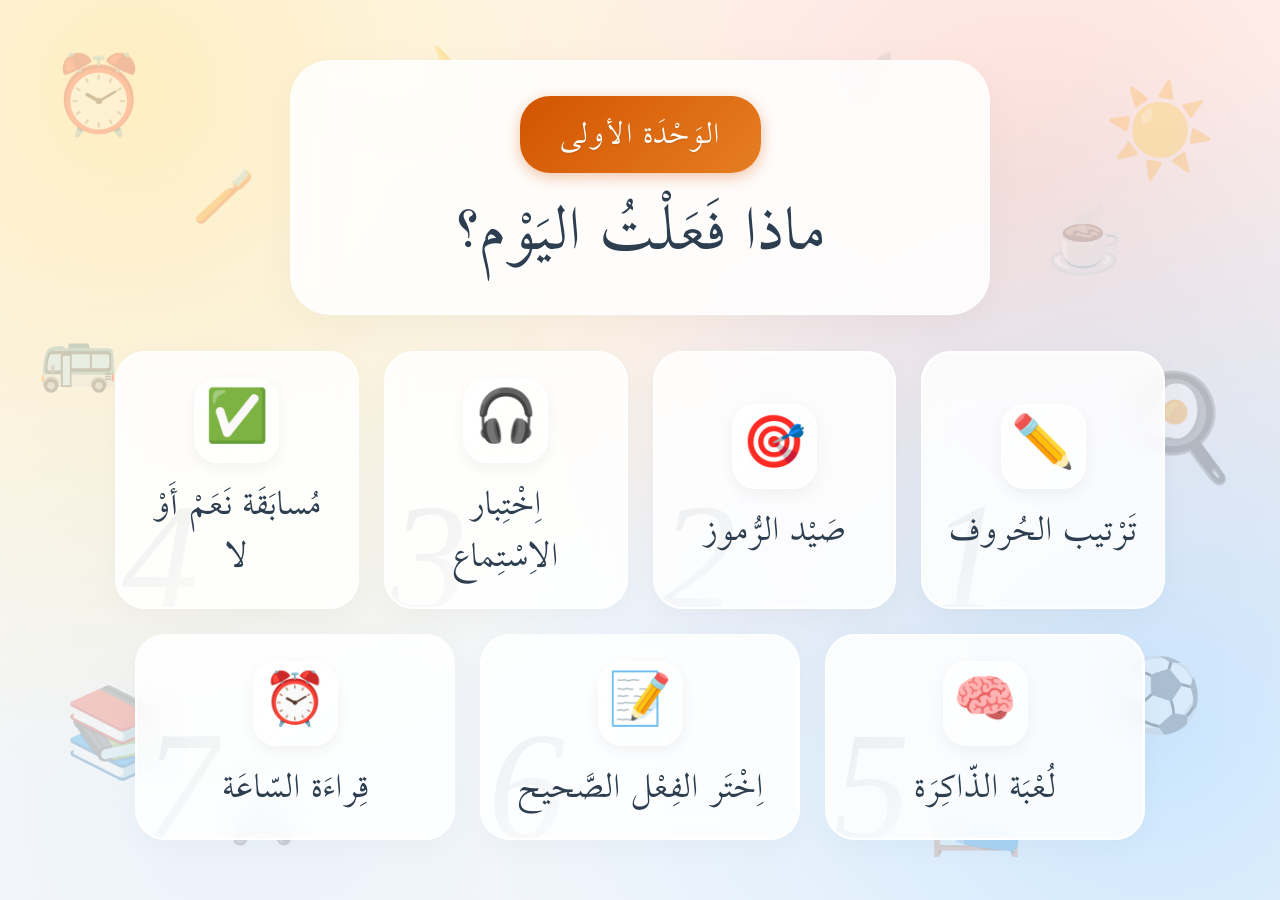
==== commit 10ecbeea: "Add files via upload" ====
--- a/index.html
+++ b/index.html
@@ -5,6 +5,8 @@
     <meta name="viewport" content="width=device-width, initial-scale=1.0, maximum-scale=1.0, user-scalable=no">
     <title>ماذا فَعَلْتُ اليَوْم؟ - أَلْعاب</title>
     <style>
+    h1, h2, h3, h4, h5, h6, strong, b { font-weight: normal !important; }
+
         @font-face { 
             font-family: 'Arakom'; 
             src: url('arakom.ttf') format('truetype'); 
@@ -267,58 +269,71 @@
             }
         }
     
-        /* --- CİHAZ DÖNDÜRME UYARISI VE MOBİL YATAY KLAVYE DESTEĞİ --- */
-        #rotate-message {
-            display: none; 
-            position: fixed;
-            top: 0; left: 0; width: 100%; height: 100%;
-            background-color: #2c3e50; 
-            z-index: 99999; 
-            flex-direction: column;
-            align-items: center; justify-content: center;
-            color: white; text-align: center;
-        }
-        .phone-animation {
-            width: 60px; height: 100px;
-            border: 4px solid white; border-radius: 10px;
-            animation: rotate-phone 2s infinite ease-in-out;
-            margin-bottom: 20px; position: relative;
-        }
-        .phone-animation::before {
-            content: ''; position: absolute;
-            top: 10px; left: 50%; transform: translateX(-50%);
-            width: 20%; height: 4px; background: white; border-radius: 2px;
-        }
-        @keyframes rotate-phone {
-            0% { transform: rotate(0deg); opacity: 1; }
-            25% { transform: rotate(90deg); opacity: 1; }
-            70% { transform: rotate(90deg); opacity: 1; }
-            100% { transform: rotate(90deg); opacity: 0; }
-        }
-        .rotate-text { font-size: 2.5rem; font-family: 'Arakom', Tahoma, sans-serif; }
-
-        @media only screen and (max-width: 900px) and (orientation: portrait) {
-            /* #rotate-message { display: flex !important; } */
-        }
-
-        @media screen and (max-height: 500px) {
-            body {
-                overflow-y: auto !important;
-                height: auto !important;
-                min-height: 100vh;
-                align-items: flex-start;
-                padding-top: 15px; padding-bottom: 15px;
-            }
-        }
-
+        
+</style>
+
+    <!-- EBA SCORM Cihaz Döndürme Uyarısını Kapatma Hack'i -->
+    <script>
+    (function() {
+        // EBA SCORM Player DOM'una müdahale et (CORS izin verirse)
+        try {
+            var frames = [window.parent, window.top];
+            frames.forEach(function(frm) {
+                if(frm && frm.document) {
+                    var style = frm.document.createElement('style');
+                    style.innerHTML = `
+                        #rotate, #rotateDevice, .rotateDevice, #orientation-alert, 
+                        .orientation-alert, #portrait-warning, .portrait-warning, 
+                        [id*='rotate'], [class*='rotate-device'], [class*='orientation-'] 
+                        { display: none !important; z-index: -9999 !important; opacity: 0 !important; visibility: hidden !important; pointer-events: none !important; }
+                    `;
+                    frm.document.head.appendChild(style);
+                }
+            });
+        } catch(e) { }
+
+        // Tarayıcının orientation (döndürme) API'sini maskele
+        try {
+            Object.defineProperty(window.screen, 'orientation', {
+                get: function() { return { type: 'landscape-primary', angle: 90 }; }
+            });
+        } catch(e) { }
+        
+        try {
+            Object.defineProperty(window, 'orientation', {
+                get: function() { return 90; }
+            });
+        } catch(e) { }
+    })();
+    </script>
+
+    <!-- Düşük Çözünürlük ve Küçük Mobil Ekranlar İçin Daraltma -->
+    <style>
+    /* Düşük çözünürlüklü PC'ler ve akıllı tahtalar (örn: 1366x768 veya 1024x768) */
+    @media screen and (max-height: 800px) {
+        body { zoom: 0.9; }
+    }
+    @media screen and (max-height: 700px) {
+        body { zoom: 0.85; }
+    }
+    @media screen and (max-width: 900px), screen and (max-height: 600px) {
+        body { zoom: 0.8; }
+    }
+    @media screen and (max-width: 650px), screen and (max-height: 500px) {
+        body { zoom: 0.75; }
+    }
+    @media screen and (max-width: 450px), screen and (max-height: 400px) {
+        body { zoom: 0.65; }
+    }
+    @media screen and (max-height: 350px) {
+        body { zoom: 0.5; }
+    }
     </style>
 </head>
 <body>
 
-    <!-- CİHAZ DÖNDÜRME UYARISI (TÜM OYUNLAR ORTAK) -->
-    <div id="rotate-message">
-        <div class="phone-animation"></div>
-        <div class="rotate-text">يُرْجى تَدْوير الجِهاز</div> 
+    
+ 
     </div>
 
 
@@ -357,7 +372,7 @@
 
             <a href="sestesti.html" class="game-card" data-num="3">
                 <div class="icon-circle">🎧</div>
-                <h2>اخْتِبار الاِسْتِماع</h2>
+                <h2>اِخْتِبار الاِسْتِماع</h2>
             </a>
 
              <a href="evethayir.html" class="game-card" data-num="4">
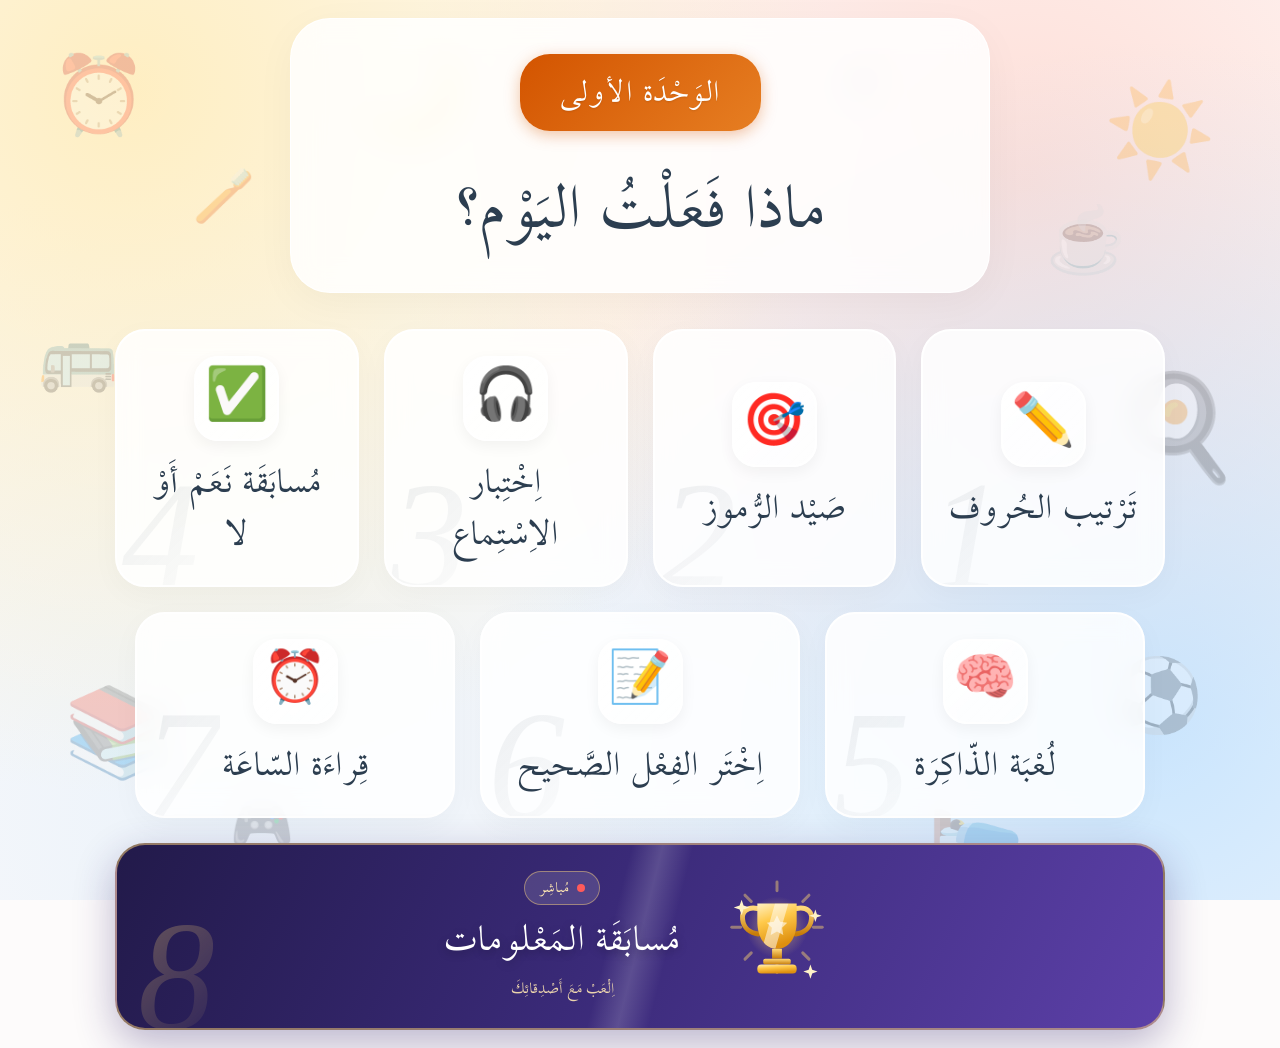
==== commit 93c5e4ec: "Add files via upload" ====
--- a/index.html
+++ b/index.html
@@ -36,7 +36,7 @@
                 radial-gradient(circle at 20% 90%, rgba(230, 240, 250, 0.8) 0%, transparent 50%); /* Gece/Gri */
             background-attachment: fixed;
             color: var(--text-main); 
-            min-height: 100vh; 
+            min-height: 100dvh; 
             display: flex;
             flex-direction: column; 
             align-items: center; 
@@ -50,7 +50,7 @@
         .floating-emojis {
             position: fixed;
             top: 0; left: 0; 
-            width: 100vw; height: 100vh;
+            width: 100vw; height: 100dvh;
             pointer-events: none; 
             z-index: -2;
             overflow: hidden;
@@ -114,7 +114,7 @@
             border-radius: 30px;
             font-size: clamp(1.4rem, 4vw, 2.2rem); /* Çok daha büyük font */
             font-weight: normal;
-            margin-bottom: 15px;
+            margin-bottom: 35px;
             box-shadow: 0 4px 15px rgba(211, 84, 0, 0.35);
             letter-spacing: 0.5px;
             text-shadow: 0 1px 2px rgba(0,0,0,0.1);
@@ -269,66 +269,169 @@
             }
         }
     
-        
+    
+        /* ==================================================================
+           OZEL KART - CANLI BILGI YARISMASI
+           Diger kartlar cam beyazi ve emoji ikonlu; bu kart kasten farkli:
+           kendi satirini bastan sona kaplar, koyu mor gradyan zemin ve altin
+           cerceve kullanir, ikon yerine animasyonlu SVG kupa tasir.
+           Tum animasyonlar salt gorseldir; en altta "hareketi azalt" sistem
+           ayari icin kapatma blogu vardir.
+           ================================================================== */
+        .quiz-card {
+            flex: 1 1 100%;
+            max-width: 100%;
+            min-width: 0;
+            min-height: clamp(105px, 19vh, 165px);
+            flex-direction: row;
+            justify-content: center;
+            gap: clamp(12px, 3.5vw, 38px);
+            padding: clamp(12px, 3vw, 26px) clamp(16px, 5vw, 46px);
+            background: linear-gradient(115deg, #221a4a 0%, #3a2a78 46%, #5c40a8 100%);
+            border: 2px solid rgba(255, 214, 120, 0.5);
+            box-shadow: 0 14px 40px rgba(50, 35, 110, 0.32);
+            color: #fff;
+            overflow: hidden;
+        }
+
+        /* Dev rakam: beyaz kartlarda gri, burada altin tonunda */
+        .quiz-card::before {
+            background: linear-gradient(135deg, rgba(255, 215, 120, 0.30), rgba(255, 215, 120, 0.03));
+            -webkit-background-clip: text;
+            background-clip: text;
+            -webkit-text-fill-color: transparent;
+        }
+
+        /* Kartin uzerinden yavasca gecen isik seridi */
+        .quiz-card::after {
+            content: "";
+            position: absolute;
+            top: -60%;
+            bottom: -60%;
+            width: 60px;
+            background: linear-gradient(90deg, transparent, rgba(255,255,255,0.16), transparent);
+            transform: rotate(14deg);
+            animation: quizSerit 6.5s ease-in-out infinite;
+            pointer-events: none;
+            z-index: 0;
+        }
+        @keyframes quizSerit {
+            0%        { left: -20%; opacity: 0; }
+            12%       { opacity: 1; }
+            55%       { opacity: 1; }
+            70%, 100% { left: 110%; opacity: 0; }
+        }
+
+        .quiz-card:hover {
+            background: linear-gradient(115deg, #2a1f5c 0%, #45318d 46%, #6c4cc4 100%);
+            border-color: rgba(255, 214, 120, 0.95);
+            box-shadow: 0 20px 50px rgba(50, 35, 110, 0.45);
+        }
+
+        .quiz-ikon {
+            flex-shrink: 0;
+            width: clamp(62px, 12vw, 118px);
+            height: clamp(62px, 12vw, 118px);
+            z-index: 1;
+        }
+        .quiz-ikon svg { width: 100%; height: 100%; display: block; overflow: visible; }
+
+        .quiz-yazi {
+            display: flex;
+            flex-direction: column;
+            align-items: center;
+            gap: clamp(4px, 1vw, 9px);
+            z-index: 1;
+        }
+        .quiz-card h2 {
+            color: #fff;
+            font-size: clamp(1.15rem, 4.6vw, 2.6rem);
+            line-height: 1.25;
+            text-shadow: 0 2px 10px rgba(0,0,0,0.25);
+        }
+        .quiz-alt {
+            font-size: clamp(0.75rem, 2.4vw, 1.15rem);
+            color: rgba(255, 231, 178, 0.9);
+        }
+
+        /* "Canli" rozeti: kirmizi nokta disa dogru nabiz atar */
+        .quiz-rozet {
+            display: inline-flex;
+            align-items: center;
+            gap: 8px;
+            background: rgba(255, 255, 255, 0.13);
+            border: 1px solid rgba(255, 214, 120, 0.45);
+            border-radius: 999px;
+            padding: 3px 14px 4px;
+            font-size: clamp(0.7rem, 2.2vw, 1.05rem);
+            color: #FFE7B2;
+        }
+        .quiz-nokta {
+            width: 8px; height: 8px;
+            border-radius: 50%;
+            background: #FF5A5A;
+            animation: quizNabiz 1.8s ease-out infinite;
+        }
+        @keyframes quizNabiz {
+            0%   { box-shadow: 0 0 0 0 rgba(255, 90, 90, 0.75); }
+            70%  { box-shadow: 0 0 0 9px rgba(255, 90, 90, 0); }
+            100% { box-shadow: 0 0 0 0 rgba(255, 90, 90, 0); }
+        }
+
+        /* --- SVG kupanin hareketleri --- */
+        .q-isinlar { transform-origin: 60px 50px; animation: quizDon 20s linear infinite; }
+        @keyframes quizDon { to { transform: rotate(360deg); } }
+
+        .q-hale { animation: quizNefes 3.4s ease-in-out infinite; }
+        @keyframes quizNefes { 0%, 100% { opacity: 0.4; } 50% { opacity: 1; } }
+
+        .q-kupa { transform-origin: 60px 60px; animation: quizSuzul 3.8s ease-in-out infinite; }
+        @keyframes quizSuzul { 0%, 100% { transform: translateY(0); } 50% { transform: translateY(-5px); } }
+
+        .q-parlak { animation: quizGecis 3.2s ease-in-out infinite; }
+        @keyframes quizGecis {
+            0%        { transform: translateX(-46px); opacity: 0; }
+            18%       { opacity: 0.55; }
+            58%       { opacity: 0.55; }
+            76%, 100% { transform: translateX(64px); opacity: 0; }
+        }
+
+        .q-yildiz {
+            transform-box: fill-box;
+            transform-origin: center;
+            animation: quizParla 2.6s ease-in-out infinite;
+        }
+        .q-y2 { animation-delay: 0.85s; }
+        .q-y3 { animation-delay: 1.7s; }
+        @keyframes quizParla {
+            0%, 100% { opacity: 0;    transform: scale(0.35) rotate(0deg); }
+            45%      { opacity: 0.95; transform: scale(1) rotate(30deg); }
+        }
+
+        @media (max-width: 400px) {
+            .quiz-card {
+                justify-content: flex-start;
+                text-align: right;
+                gap: 12px;
+                padding: 12px 15px;
+                min-height: 92px;
+            }
+            .quiz-yazi { align-items: flex-start; }
+            .quiz-card h2 { font-size: 1.05rem; }
+        }
+
+        /* Kullanici sistem ayarinda hareketi azaltmissa kart sabit dursun */
+        @media (prefers-reduced-motion: reduce) {
+            .quiz-card::after, .quiz-nokta, .q-isinlar,
+            .q-hale, .q-kupa, .q-parlak, .q-yildiz { animation: none; }
+            .q-yildiz { opacity: 0.8; transform: none; }
+        }
+
 </style>
 
-    <!-- EBA SCORM Cihaz Döndürme Uyarısını Kapatma Hack'i -->
-    <script>
-    (function() {
-        // EBA SCORM Player DOM'una müdahale et (CORS izin verirse)
-        try {
-            var frames = [window.parent, window.top];
-            frames.forEach(function(frm) {
-                if(frm && frm.document) {
-                    var style = frm.document.createElement('style');
-                    style.innerHTML = `
-                        #rotate, #rotateDevice, .rotateDevice, #orientation-alert, 
-                        .orientation-alert, #portrait-warning, .portrait-warning, 
-                        [id*='rotate'], [class*='rotate-device'], [class*='orientation-'] 
-                        { display: none !important; z-index: -9999 !important; opacity: 0 !important; visibility: hidden !important; pointer-events: none !important; }
-                    `;
-                    frm.document.head.appendChild(style);
-                }
-            });
-        } catch(e) { }
-
-        // Tarayıcının orientation (döndürme) API'sini maskele
-        try {
-            Object.defineProperty(window.screen, 'orientation', {
-                get: function() { return { type: 'landscape-primary', angle: 90 }; }
-            });
-        } catch(e) { }
-        
-        try {
-            Object.defineProperty(window, 'orientation', {
-                get: function() { return 90; }
-            });
-        } catch(e) { }
-    })();
-    </script>
-
-    <!-- Düşük Çözünürlük ve Küçük Mobil Ekranlar İçin Daraltma -->
-    <style>
-    /* Düşük çözünürlüklü PC'ler ve akıllı tahtalar (örn: 1366x768 veya 1024x768) */
-    @media screen and (max-height: 800px) {
-        body { zoom: 0.9; }
-    }
-    @media screen and (max-height: 700px) {
-        body { zoom: 0.85; }
-    }
-    @media screen and (max-width: 900px), screen and (max-height: 600px) {
-        body { zoom: 0.8; }
-    }
-    @media screen and (max-width: 650px), screen and (max-height: 500px) {
-        body { zoom: 0.75; }
-    }
-    @media screen and (max-width: 450px), screen and (max-height: 400px) {
-        body { zoom: 0.65; }
-    }
-    @media screen and (max-height: 350px) {
-        body { zoom: 0.5; }
-    }
-    </style>
+    
+
+    
 </head>
 <body>
 
@@ -395,6 +498,87 @@
                 <h2>قِراءَة السّاعَة</h2>
             </a>
 
+            <!-- Canlı bilgi yarışması (Firebase). Öğretmen odayı kurar, öğrenciler
+                 karekodla/bağlantıyla katılır. İnternet gerektirir; çevrimdışıysa
+                 "Sınıf Modu" ile projeksiyondan da oynanabilir. -->
+            <a href="bilgiyarismasivezinler.html" class="game-card quiz-card" data-num="8">
+                <div class="quiz-ikon">
+                    <!-- Animasyonlu kupa: arkada donen isinlar, nefes alan hale,
+                         suzulen kupa, kupanin uzerinden gecen parlaklik ve
+                         sirayla yanip sonen uc yildiz. -->
+                    <svg viewBox="0 0 120 120" role="img" aria-label="كَأس">
+                        <defs>
+                            <linearGradient id="qAltin" x1="0" y1="0" x2="0.3" y2="1">
+                                <stop offset="0%"   stop-color="#FFF0C2"/>
+                                <stop offset="42%"  stop-color="#FFC94A"/>
+                                <stop offset="100%" stop-color="#DE8F0E"/>
+                            </linearGradient>
+                            <linearGradient id="qTaban" x1="0" y1="0" x2="0" y2="1">
+                                <stop offset="0%"   stop-color="#FFD97A"/>
+                                <stop offset="100%" stop-color="#C67B08"/>
+                            </linearGradient>
+                            <radialGradient id="qHale" cx="50%" cy="50%" r="50%">
+                                <stop offset="0%"  stop-color="#FFD770" stop-opacity="0.55"/>
+                                <stop offset="65%" stop-color="#FFD770" stop-opacity="0"/>
+                            </radialGradient>
+                            <clipPath id="qKirp">
+                                <path d="M40,26 H80 V44 C80,61 72,72 60,72 C48,72 40,61 40,44 Z"/>
+                            </clipPath>
+                        </defs>
+
+                        <circle class="q-hale" cx="60" cy="50" r="48" fill="url(#qHale)"/>
+
+                        <g class="q-isinlar" stroke="#FFD770" stroke-width="3"
+                           stroke-linecap="round" opacity="0.45">
+                            <line x1="60" y1="4" x2="60" y2="13"/>
+                            <line x1="60" y1="4" x2="60" y2="13" transform="rotate(45 60 50)"/>
+                            <line x1="60" y1="4" x2="60" y2="13" transform="rotate(90 60 50)"/>
+                            <line x1="60" y1="4" x2="60" y2="13" transform="rotate(135 60 50)"/>
+                            <line x1="60" y1="4" x2="60" y2="13" transform="rotate(180 60 50)"/>
+                            <line x1="60" y1="4" x2="60" y2="13" transform="rotate(225 60 50)"/>
+                            <line x1="60" y1="4" x2="60" y2="13" transform="rotate(270 60 50)"/>
+                            <line x1="60" y1="4" x2="60" y2="13" transform="rotate(315 60 50)"/>
+                        </g>
+
+                        <g class="q-kupa">
+                            <!-- kulplar -->
+                            <path d="M40,31 C29,29 24,35 25,42 C26,51 33,56 41,57"
+                                  fill="none" stroke="url(#qTaban)" stroke-width="5" stroke-linecap="round"/>
+                            <path d="M80,31 C91,29 96,35 95,42 C94,51 87,56 79,57"
+                                  fill="none" stroke="url(#qTaban)" stroke-width="5" stroke-linecap="round"/>
+                            <!-- kase -->
+                            <path d="M40,26 H80 V44 C80,61 72,72 60,72 C48,72 40,61 40,44 Z"
+                                  fill="url(#qAltin)"/>
+                            <!-- kasenin uzerinden gecen parlaklik (kaseye kirpilmis) -->
+                            <g clip-path="url(#qKirp)">
+                                <g transform="rotate(16 60 48)">
+                                    <rect class="q-parlak" x="52" y="14" width="13" height="72"
+                                          rx="6" fill="#fff" opacity="0.5"/>
+                                </g>
+                            </g>
+                            <!-- kasedeki yildiz -->
+                            <path d="M60,38 L63.2,44.6 L70.4,45.6 L65.2,50.7 L66.4,58 L60,54.5 L53.6,58 L54.8,50.7 L49.6,45.6 L56.8,44.6 Z"
+                                  fill="#fff" opacity="0.6"/>
+                            <!-- govde ve taban -->
+                            <rect x="55" y="72" width="10" height="10" fill="url(#qTaban)"/>
+                            <rect x="46" y="82" width="28" height="6" rx="2" fill="url(#qTaban)"/>
+                            <rect x="40" y="88" width="40" height="9" rx="4" fill="url(#qAltin)"/>
+                        </g>
+
+                        <g fill="#FFF3C8">
+                            <path class="q-yildiz"      d="M24,22 L26,28 L32,30 L26,32 L24,38 L22,32 L16,30 L22,28 Z"/>
+                            <path class="q-yildiz q-y2" d="M99,32 L100.6,36.8 L105.4,38.4 L100.6,40 L99,44.8 L97.4,40 L92.6,38.4 L97.4,36.8 Z"/>
+                            <path class="q-yildiz q-y3" d="M94,88 L95.8,93.4 L101.2,95.2 L95.8,97 L94,102.4 L92.2,97 L86.8,95.2 L92.2,93.4 Z"/>
+                        </g>
+                    </svg>
+                </div>
+                <div class="quiz-yazi">
+                    <span class="quiz-rozet"><i class="quiz-nokta"></i>مُباشِر</span>
+                    <h2>مُسابَقَة المَعْلومات</h2>
+                    <span class="quiz-alt">اِلْعَبْ مَعَ أَصْدِقائِكَ</span>
+                </div>
+            </a>
+
            
         </div>
     </div>
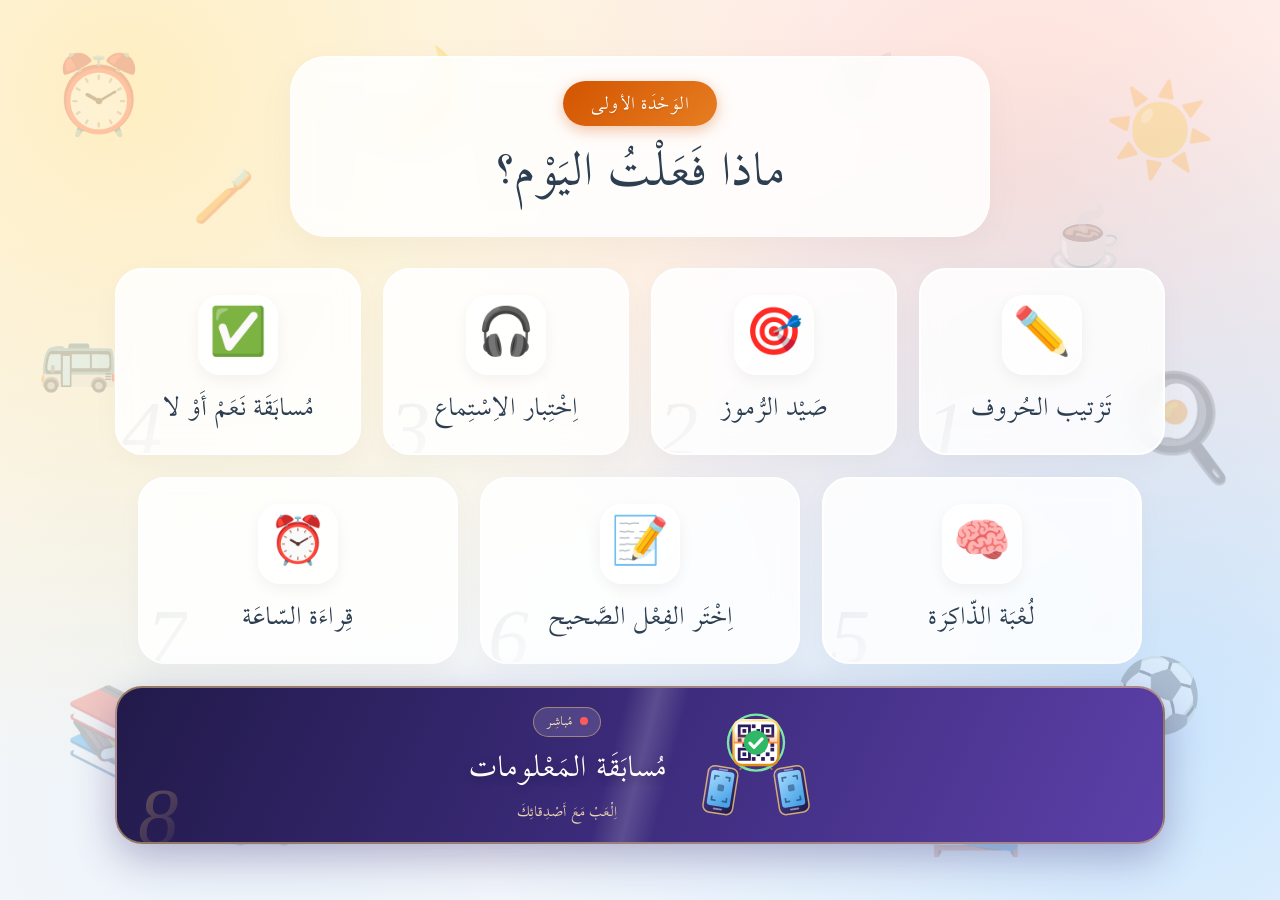
==== commit 1d4b1996: "Add files via upload" ====
--- a/index.html
+++ b/index.html
@@ -87,7 +87,7 @@
             display: flex;
             flex-direction: column;
             align-items: center;
-            gap: clamp(15px, 4vh, 45px); /* Mobilde boşluklar daha agresif kısıldı */
+            gap: clamp(8px, 3.5vh, 34px);
             z-index: 10;
         }
 
@@ -96,8 +96,8 @@
             background: rgba(255, 255, 255, 0.85);
             backdrop-filter: blur(15px);
             -webkit-backdrop-filter: blur(15px);
-            padding: clamp(15px, 4vw, 35px) clamp(15px, 6vw, 60px);
-            border-radius: 40px;
+            padding: clamp(10px, 2.7vh, 26px) clamp(15px, 6vw, 60px);
+            border-radius: clamp(22px, 4vh, 36px);
             border: 1px solid rgba(255, 255, 255, 0.9);
             box-shadow: 0 10px 40px rgba(0, 0, 0, 0.04);
             width: 100%;
@@ -110,18 +110,18 @@
             display: inline-block;
             background: linear-gradient(135deg, var(--secondary), #e67e22);
             color: white;
-            padding: clamp(8px, 2vw, 12px) clamp(20px, 5vw, 40px); /* Daha dolgun */
-            border-radius: 30px;
-            font-size: clamp(1.4rem, 4vw, 2.2rem); /* Çok daha büyük font */
+            padding: clamp(3px, 0.8vh, 7px) clamp(14px, 3.2vw, 28px);
+            border-radius: 999px;
+            font-size: clamp(0.8rem, 2.5vh, 1.3rem);
             font-weight: normal;
-            margin-bottom: 35px;
+            margin-bottom: clamp(5px, 1.5vh, 14px);
             box-shadow: 0 4px 15px rgba(211, 84, 0, 0.35);
             letter-spacing: 0.5px;
             text-shadow: 0 1px 2px rgba(0,0,0,0.1);
         }
 
         .header h1 { 
-            font-size: clamp(1.8rem, 7vw, 4.5rem); /* Minimum boyut agresif küçültüldü */
+            font-size: clamp(1.35rem, min(6.6vw, 6.2vh), 3.6rem);
             color: var(--primary); 
             line-height: 1.2;
             margin-bottom: 5px;
@@ -140,7 +140,7 @@
             justify-content: center; 
             align-items: stretch;
             width: 100%;
-            gap: clamp(10px, 3vw, 25px); /* Mobilde kartlar arası boşluk kısıldı */
+            gap: clamp(7px, 2.4vh, 22px);
         }
 
         .game-card {
@@ -150,8 +150,8 @@
             backdrop-filter: blur(12px);
             -webkit-backdrop-filter: blur(12px);
             border: 2px solid rgba(255, 255, 255, 1);
-            border-radius: clamp(20px, 4vw, 30px); 
-            padding: clamp(10px, 4vw, 25px); /* Mobilde iç boşluklar agresif kısıldı */
+            border-radius: clamp(16px, 3vh, 28px);
+            padding: clamp(8px, 2.3vh, 20px) clamp(8px, 2vw, 18px);
             text-align: center;
             text-decoration: none; 
             color: var(--primary); 
@@ -165,7 +165,7 @@
             flex: 1 1 calc(25% - 25px);
             max-width: 320px;
             min-width: clamp(120px, 22%, 220px); /* 4 kart yan yana sığabilmesi için küçültüldü */
-            min-height: clamp(120px, 18vh, 190px);
+            min-height: clamp(74px, 20.8vh, 190px);
             z-index: 1;
         }
 
@@ -174,7 +174,7 @@
             position: absolute;
             bottom: -5%;
             left: 2%; 
-            font-size: clamp(4rem, 12vw, 10rem); /* Dev rakamlar mobilde hızla küçülür */
+            font-size: clamp(2.6rem, 9vh, 8rem);
             font-family: 'Georgia', 'Times New Roman', serif;
             font-style: italic;
             font-weight: 400;
@@ -202,16 +202,16 @@
         }
 
         .icon-circle {
-            width: clamp(45px, 10vw, 85px); /* Mobilde ikon kutusu iyice küçülür */
-            height: clamp(45px, 10vw, 85px); 
+            width: clamp(34px, 9.9vh, 80px);
+            height: clamp(34px, 9.9vh, 80px);
             background: linear-gradient(135deg, rgba(255,255,255,0.9), rgba(255,255,255,0.5));
             border: 2px solid rgba(255,255,255,1);
-            border-radius: clamp(15px, 4vw, 24px); 
+            border-radius: clamp(11px, 2.6vh, 22px);
             display: flex; 
             align-items: center;
             justify-content: center; 
-            margin-bottom: clamp(8px, 2vw, 15px); 
-            font-size: clamp(1.6rem, 5vw, 3.2rem); /* İkon boyutu agresif küçülür */
+            margin-bottom: clamp(4px, 1.5vh, 13px);
+            font-size: clamp(1.15rem, 5.2vh, 2.9rem);
             box-shadow: 0 5px 15px rgba(0,0,0,0.05);
             transition: transform 0.4s cubic-bezier(0.34, 1.56, 0.64, 1);
         }
@@ -223,50 +223,50 @@
         }
 
         .game-card h2 { 
-            font-size: clamp(0.95rem, 8vw, 2.5rem); /* Mobilde başlık daha hızlı küçülür */
+            font-size: clamp(0.8rem, min(3.6vh, 3.4vw), 1.9rem);
             font-weight: normal;
             line-height: 1.3;
         }
 
         /* MOBİL EKRANLAR */
         @media (max-width: 768px) {
-            .game-card { 
+            .game-card {
                 flex-basis: calc(50% - 10px);
+                min-height: clamp(66px, 13vh, 150px);
+                padding: clamp(7px, 1.2vh, 16px) clamp(8px, 2.5vw, 16px);
             }
             .game-card::before {
                 bottom: -8%;
             }
+            .icon-circle {
+                width: clamp(30px, 6.5vh, 62px);
+                height: clamp(30px, 6.5vh, 62px);
+                margin-bottom: clamp(3px, 1vh, 10px);
+                font-size: clamp(1rem, 3.4vh, 2rem);
+            }
+            .game-card h2 { font-size: clamp(0.78rem, min(2.2vh, 4.5vw), 1.4rem); }
+            .header { padding: clamp(8px, 1.8vh, 20px) clamp(12px, 5vw, 40px); }
+            .unit-badge { margin-bottom: clamp(4px, 1.2vh, 11px); }
+            .main-container { gap: clamp(7px, 2.5vh, 24px); }
+            .grid-container { gap: clamp(6px, 1.6vh, 16px); }
+            .quiz-card { min-height: clamp(58px, 13.5vh, 120px);
+                         padding: clamp(7px, 1.4vh, 16px) clamp(12px, 4vw, 30px); }
+            .quiz-ikon { width: clamp(40px, 11vh, 86px); height: clamp(40px, 11vh, 86px); }
         }
 
         /* ÇOK DAR EKRANLAR (400px altı) */
         @media (max-width: 400px) {
             .game-card {
-                flex-basis: 100%;
-                max-width: 100%;
-                min-height: 80px;
-                flex-direction: row; 
-                gap: 12px;
-                padding: 12px 15px;
-                justify-content: flex-start;
-                text-align: right;
-            }
-            .icon-circle {
-                margin-bottom: 0;
-                flex-shrink: 0;
-                width: 45px;
-                height: 45px;
-                font-size: 1.5rem;
-                border-radius: 14px;
-            }
-            .game-card h2 {
-                margin-top: 0;
-                font-size: 1rem;
-            }
+                flex-basis: calc(50% - 5px);
+                border-radius: 16px;
+            }
+            .icon-circle { border-radius: 12px; }
             .game-card::before {
                 left: 5%;
-                bottom: -25%;
-                font-size: 4.5rem;
-            }
+                bottom: -12%;
+                font-size: 3.2rem;
+            }
+            .grid-container { gap: 8px; }
         }
     
     
@@ -282,11 +282,11 @@
             flex: 1 1 100%;
             max-width: 100%;
             min-width: 0;
-            min-height: clamp(105px, 19vh, 165px);
+            min-height: clamp(66px, 18.8vh, 158px);
             flex-direction: row;
             justify-content: center;
-            gap: clamp(12px, 3.5vw, 38px);
-            padding: clamp(12px, 3vw, 26px) clamp(16px, 5vw, 46px);
+            gap: clamp(10px, 3.5vw, 34px);
+            padding: clamp(8px, 2.1vh, 20px) clamp(14px, 4vw, 42px);
             background: linear-gradient(115deg, #221a4a 0%, #3a2a78 46%, #5c40a8 100%);
             border: 2px solid rgba(255, 214, 120, 0.5);
             box-shadow: 0 14px 40px rgba(50, 35, 110, 0.32);
@@ -330,8 +330,8 @@
 
         .quiz-ikon {
             flex-shrink: 0;
-            width: clamp(62px, 12vw, 118px);
-            height: clamp(62px, 12vw, 118px);
+            width: clamp(46px, 14vh, 112px);
+            height: clamp(46px, 14vh, 112px);
             z-index: 1;
         }
         .quiz-ikon svg { width: 100%; height: 100%; display: block; overflow: visible; }
@@ -345,12 +345,12 @@
         }
         .quiz-card h2 {
             color: #fff;
-            font-size: clamp(1.15rem, 4.6vw, 2.6rem);
+            font-size: clamp(0.95rem, min(4.3vh, 4.2vw), 2.2rem);
             line-height: 1.25;
             text-shadow: 0 2px 10px rgba(0,0,0,0.25);
         }
         .quiz-alt {
-            font-size: clamp(0.75rem, 2.4vw, 1.15rem);
+            font-size: clamp(0.65rem, min(2.1vh, 2.4vw), 1.05rem);
             color: rgba(255, 231, 178, 0.9);
         }
 
@@ -362,8 +362,8 @@
             background: rgba(255, 255, 255, 0.13);
             border: 1px solid rgba(255, 214, 120, 0.45);
             border-radius: 999px;
-            padding: 3px 14px 4px;
-            font-size: clamp(0.7rem, 2.2vw, 1.05rem);
+            padding: 2px 12px 3px;
+            font-size: clamp(0.6rem, min(1.9vh, 2.2vw), 0.95rem);
             color: #FFE7B2;
         }
         .quiz-nokta {
@@ -378,53 +378,123 @@
             100% { box-shadow: 0 0 0 0 rgba(255, 90, 90, 0); }
         }
 
-        /* --- SVG kupanin hareketleri --- */
-        .q-isinlar { transform-origin: 60px 50px; animation: quizDon 20s linear infinite; }
-        @keyframes quizDon { to { transform: rotate(360deg); } }
-
-        .q-hale { animation: quizNefes 3.4s ease-in-out infinite; }
-        @keyframes quizNefes { 0%, 100% { opacity: 0.4; } 50% { opacity: 1; } }
-
-        .q-kupa { transform-origin: 60px 60px; animation: quizSuzul 3.8s ease-in-out infinite; }
-        @keyframes quizSuzul { 0%, 100% { transform: translateY(0); } 50% { transform: translateY(-5px); } }
-
-        .q-parlak { animation: quizGecis 3.2s ease-in-out infinite; }
-        @keyframes quizGecis {
-            0%        { transform: translateX(-46px); opacity: 0; }
-            18%       { opacity: 0.55; }
-            58%       { opacity: 0.55; }
-            76%, 100% { transform: translateX(64px); opacity: 0; }
-        }
-
-        .q-yildiz {
-            transform-box: fill-box;
-            transform-origin: center;
-            animation: quizParla 2.6s ease-in-out infinite;
-        }
-        .q-y2 { animation-delay: 0.85s; }
-        .q-y3 { animation-delay: 1.7s; }
-        @keyframes quizParla {
-            0%, 100% { opacity: 0;    transform: scale(0.35) rotate(0deg); }
-            45%      { opacity: 0.95; transform: scale(1) rotate(30deg); }
-        }
+        /* --- "Iki telefon karekoda baglaniyor" hareketleri ---
+           4 saniyelik dongu: karekod hafifce nefes alir, uzerinden turuncu
+           tarama cizgisi gecer, iki telefondan altin noktalar kareye dogru
+           akar, sonunda yesil onay halkasi ve tik belirir. */
+        .q-qr { transform-box: fill-box; transform-origin: center;
+                animation: qrNefes 4s ease-in-out infinite; }
+        @keyframes qrNefes {
+            0%, 100% { transform: scale(1); }
+            44%      { transform: scale(1.06); }
+            60%      { transform: scale(1); }
+        }
+
+        .q-tarama { animation: qrTara 4s cubic-bezier(.5, 0, .5, 1) infinite; }
+        @keyframes qrTara {
+            0%        { transform: translateY(-26px); opacity: 0; }
+            10%       { opacity: 0.95; }
+            42%       { transform: translateY(26px);  opacity: 0.95; }
+            50%, 100% { transform: translateY(26px);  opacity: 0; }
+        }
+
+        .q-halka { transform-box: fill-box; transform-origin: center;
+                   animation: qrHalka 4s ease-out infinite; }
+        @keyframes qrHalka {
+            0%, 46%   { opacity: 0;    transform: scale(0.7); }
+            56%       { opacity: 0.85; }
+            82%, 100% { opacity: 0;    transform: scale(1.25); }
+        }
+
+        .q-onay { transform-box: fill-box; transform-origin: center;
+                  animation: qrOnay 4s ease-out infinite; }
+        @keyframes qrOnay {
+            0%, 48%  { opacity: 0; transform: scale(0.4); }
+            58%      { opacity: 1; transform: scale(1.12); }
+            66%, 86% { opacity: 1; transform: scale(1); }
+            100%     { opacity: 0; transform: scale(1); }
+        }
+
+        /* telefonlar yavasca nefes alir gibi inip kalkar */
+        .q-tel   { animation: qrTelSalin 4s ease-in-out infinite; }
+        .q-tel-b { animation-delay: 0.55s; }
+        @keyframes qrTelSalin {
+            0%, 100% { transform: translateY(0); }
+            50%      { transform: translateY(-3px); }
+        }
+
+        /* telefondan kareye akan veri noktalari */
+        .q-nok { opacity: 0; }
+        .q-ns  { animation: qrAkisSol 2s ease-in-out infinite; }
+        .q-ng  { animation: qrAkisSag 2s ease-in-out infinite; }
+        .q-n2  { animation-delay: 0.4s; }
+        .q-n3  { animation-delay: 0.8s; }
+        @keyframes qrAkisSol {
+            0%   { transform: translate(0, 0);       opacity: 0; }
+            18%  { opacity: 1; }
+            72%  { opacity: 1; }
+            100% { transform: translate(10px, -7px); opacity: 0; }
+        }
+        @keyframes qrAkisSag {
+            0%   { transform: translate(0, 0);        opacity: 0; }
+            18%  { opacity: 1; }
+            72%  { opacity: 1; }
+            100% { transform: translate(-10px, -7px); opacity: 0; }
+        }
+
+        /* kesikli baglanti izi kareye dogru kayar */
+        .q-iz { animation: qrIz 1.6s linear infinite; }
+        @keyframes qrIz { to { stroke-dashoffset: -12; } }
 
         @media (max-width: 400px) {
             .quiz-card {
-                justify-content: flex-start;
-                text-align: right;
-                gap: 12px;
-                padding: 12px 15px;
-                min-height: 92px;
-            }
-            .quiz-yazi { align-items: flex-start; }
-            .quiz-card h2 { font-size: 1.05rem; }
+                gap: 10px;
+                padding: 8px 12px;
+                min-height: clamp(58px, 12vh, 100px);
+            }
+            .quiz-card h2 { font-size: clamp(0.9rem, 2.6vh, 1.15rem); }
+        }
+
+        /* Cok basik ekranlar (yatay tutulan telefon): sekiz kart yine de
+           tek ekrana sigsin diye butun dikey olculer bir kademe daha kisilir.
+           Diger sorgulardan sonra geldigi icin sira geregi ustun gelir. */
+        @media (max-height: 470px) {
+            body { padding: 1vh 2vw; }
+            .main-container { gap: clamp(6px, 2vh, 16px); }
+            .header { padding: clamp(6px, 1.6vh, 14px) clamp(12px, 5vw, 40px); }
+            .unit-badge {
+                font-size: clamp(0.7rem, 2.2vh, 1rem);
+                margin-bottom: clamp(3px, 1vh, 8px);
+            }
+            .header h1 { font-size: clamp(1.1rem, min(5vw, 5.4vh), 2rem); }
+            .game-card {
+                min-height: clamp(58px, 18vh, 90px);
+                padding: clamp(5px, 1.6vh, 12px) clamp(6px, 1.6vw, 12px);
+            }
+            .icon-circle {
+                width: clamp(26px, 8vh, 44px);
+                height: clamp(26px, 8vh, 44px);
+                margin-bottom: clamp(2px, 1vh, 6px);
+                font-size: clamp(0.9rem, 4.4vh, 1.6rem);
+            }
+            .game-card h2 { font-size: clamp(0.72rem, min(3.2vh, 3vw), 1.1rem); }
+            .game-card::before { font-size: clamp(2rem, 7vh, 4rem); }
+            .grid-container { gap: clamp(5px, 1.8vh, 12px); }
+            .quiz-card {
+                min-height: clamp(50px, 16vh, 84px);
+                padding: clamp(5px, 1.5vh, 12px) clamp(10px, 3vw, 26px);
+            }
+            .quiz-ikon { width: clamp(34px, 12vh, 66px); height: clamp(34px, 12vh, 66px); }
         }
 
         /* Kullanici sistem ayarinda hareketi azaltmissa kart sabit dursun */
         @media (prefers-reduced-motion: reduce) {
-            .quiz-card::after, .quiz-nokta, .q-isinlar,
-            .q-hale, .q-kupa, .q-parlak, .q-yildiz { animation: none; }
-            .q-yildiz { opacity: 0.8; transform: none; }
+            .quiz-card::after, .quiz-nokta, .q-qr, .q-tarama, .q-halka,
+            .q-onay, .q-tel, .q-nok, .q-iz { animation: none; }
+            .q-tarama { opacity: 0; }
+            .q-halka  { opacity: 0.45; transform: none; }
+            .q-onay   { opacity: 1;    transform: none; }
+            .q-nok    { opacity: 0.9;  transform: none; }
         }
 
 </style>
@@ -498,77 +568,150 @@
                 <h2>قِراءَة السّاعَة</h2>
             </a>
 
-            <!-- Canlı bilgi yarışması (Firebase). Öğretmen odayı kurar, öğrenciler
-                 karekodla/bağlantıyla katılır. İnternet gerektirir; çevrimdışıysa
-                 "Sınıf Modu" ile projeksiyondan da oynanabilir. -->
+            <!-- Canlı bilgi yarışması (Firebase). Öğretmen odayı kurar,
+                 öğrenciler karekodla ya da bağlantıyla katılır. İnternet gerekir. -->
             <a href="bilgiyarismasivezinler.html" class="game-card quiz-card" data-num="8">
                 <div class="quiz-ikon">
-                    <!-- Animasyonlu kupa: arkada donen isinlar, nefes alan hale,
-                         suzulen kupa, kupanin uzerinden gecen parlaklik ve
-                         sirayla yanip sonen uc yildiz. -->
-                    <svg viewBox="0 0 120 120" role="img" aria-label="كَأس">
+                    <!-- İki telefon ortadaki karekoda bağlanmaya çalışır:
+                         karekod nefes alır, turuncu tarama çizgisi üzerinden geçer,
+                         telefonlardan altın veri noktaları kareye doğru akar ve
+                         döngünün sonunda yeşil onay halkası ile tik belirir. -->
+                    <svg viewBox="0 0 120 120" role="img" aria-label="رَمْزُ الاِسْتِجابَةِ">
                         <defs>
                             <linearGradient id="qAltin" x1="0" y1="0" x2="0.3" y2="1">
                                 <stop offset="0%"   stop-color="#FFF0C2"/>
-                                <stop offset="42%"  stop-color="#FFC94A"/>
+                                <stop offset="45%"  stop-color="#FFC94A"/>
                                 <stop offset="100%" stop-color="#DE8F0E"/>
                             </linearGradient>
-                            <linearGradient id="qTaban" x1="0" y1="0" x2="0" y2="1">
-                                <stop offset="0%"   stop-color="#FFD97A"/>
-                                <stop offset="100%" stop-color="#C67B08"/>
+                            <linearGradient id="qGovde" x1="0" y1="0" x2="1" y2="1">
+                                <stop offset="0%"   stop-color="#54429f"/>
+                                <stop offset="100%" stop-color="#1e1746"/>
                             </linearGradient>
-                            <radialGradient id="qHale" cx="50%" cy="50%" r="50%">
-                                <stop offset="0%"  stop-color="#FFD770" stop-opacity="0.55"/>
-                                <stop offset="65%" stop-color="#FFD770" stop-opacity="0"/>
-                            </radialGradient>
+                            <linearGradient id="qEkran" x1="0" y1="0" x2="0.6" y2="1">
+                                <stop offset="0%"   stop-color="#a9deff"/>
+                                <stop offset="100%" stop-color="#4aa3e8"/>
+                            </linearGradient>
+                            <linearGradient id="qTaraGr" x1="0" y1="0" x2="0" y2="1">
+                                <stop offset="0%"   stop-color="#FF8A3D" stop-opacity="0"/>
+                                <stop offset="100%" stop-color="#FF8A3D" stop-opacity="0.45"/>
+                            </linearGradient>
                             <clipPath id="qKirp">
-                                <path d="M40,26 H80 V44 C80,61 72,72 60,72 C48,72 40,61 40,44 Z"/>
+                                <rect x="36" y="12" width="48" height="48" rx="9"/>
                             </clipPath>
                         </defs>
 
-                        <circle class="q-hale" cx="60" cy="50" r="48" fill="url(#qHale)"/>
-
-                        <g class="q-isinlar" stroke="#FFD770" stroke-width="3"
-                           stroke-linecap="round" opacity="0.45">
-                            <line x1="60" y1="4" x2="60" y2="13"/>
-                            <line x1="60" y1="4" x2="60" y2="13" transform="rotate(45 60 50)"/>
-                            <line x1="60" y1="4" x2="60" y2="13" transform="rotate(90 60 50)"/>
-                            <line x1="60" y1="4" x2="60" y2="13" transform="rotate(135 60 50)"/>
-                            <line x1="60" y1="4" x2="60" y2="13" transform="rotate(180 60 50)"/>
-                            <line x1="60" y1="4" x2="60" y2="13" transform="rotate(225 60 50)"/>
-                            <line x1="60" y1="4" x2="60" y2="13" transform="rotate(270 60 50)"/>
-                            <line x1="60" y1="4" x2="60" y2="13" transform="rotate(315 60 50)"/>
+                        <!-- baglanti kuruldugunda disa acilan halka -->
+                        <circle class="q-halka" cx="60" cy="36" r="30"
+                                fill="none" stroke="#7CE7A8" stroke-width="2.5"/>
+
+                        <!-- kesikli baglanti izleri -->
+                        <g class="q-iz" stroke="url(#qAltin)" stroke-width="1.6"
+                           stroke-linecap="round" stroke-dasharray="1.5 4.5" opacity="0.55">
+                            <line x1="38" y1="68" x2="48" y2="61"/>
+                            <line x1="82" y1="68" x2="72" y2="61"/>
                         </g>
 
-                        <g class="q-kupa">
-                            <!-- kulplar -->
-                            <path d="M40,31 C29,29 24,35 25,42 C26,51 33,56 41,57"
-                                  fill="none" stroke="url(#qTaban)" stroke-width="5" stroke-linecap="round"/>
-                            <path d="M80,31 C91,29 96,35 95,42 C94,51 87,56 79,57"
-                                  fill="none" stroke="url(#qTaban)" stroke-width="5" stroke-linecap="round"/>
-                            <!-- kase -->
-                            <path d="M40,26 H80 V44 C80,61 72,72 60,72 C48,72 40,61 40,44 Z"
-                                  fill="url(#qAltin)"/>
-                            <!-- kasenin uzerinden gecen parlaklik (kaseye kirpilmis) -->
+                        <!-- KAREKOD -->
+                        <g class="q-qr">
+                            <rect x="36" y="12" width="48" height="48" rx="9"
+                                  fill="#ffffff" stroke="url(#qAltin)" stroke-width="2.6"/>
+                            <!-- uc kose isareti (halka + ic kare) -->
+                            <path fill="#2b1c5e" fill-rule="evenodd"
+                                  d="M40.5,16.5 h14 v14 h-14 Z M43.5,19.5 h8 v8 h-8 Z
+                                     M65.5,16.5 h14 v14 h-14 Z M68.5,19.5 h8 v8 h-8 Z
+                                     M40.5,41.5 h14 v14 h-14 Z M43.5,44.5 h8 v8 h-8 Z"/>
+                            <g fill="#2b1c5e">
+                                <rect x="45.5" y="21.5" width="4" height="4"/>
+                                <rect x="70.5" y="21.5" width="4" height="4"/>
+                                <rect x="45.5" y="46.5" width="4" height="4"/>
+                                <!-- veri kareleri -->
+                                <rect x="55.5" y="16.5" width="4" height="4"/>
+                                <rect x="60.5" y="21.5" width="4" height="4"/>
+                                <rect x="55.5" y="26.5" width="4" height="4"/>
+                                <rect x="60.5" y="26.5" width="4" height="4"/>
+                                <rect x="40.5" y="31.5" width="4" height="4"/>
+                                <rect x="50.5" y="31.5" width="4" height="4"/>
+                                <rect x="60.5" y="31.5" width="4" height="4"/>
+                                <rect x="70.5" y="31.5" width="4" height="4"/>
+                                <rect x="45.5" y="36.5" width="4" height="4"/>
+                                <rect x="55.5" y="36.5" width="4" height="4"/>
+                                <rect x="65.5" y="36.5" width="4" height="4"/>
+                                <rect x="75.5" y="36.5" width="4" height="4"/>
+                                <rect x="55.5" y="41.5" width="4" height="4"/>
+                                <rect x="65.5" y="41.5" width="4" height="4"/>
+                                <rect x="75.5" y="41.5" width="4" height="4"/>
+                                <rect x="60.5" y="46.5" width="4" height="4"/>
+                                <rect x="70.5" y="46.5" width="4" height="4"/>
+                                <rect x="55.5" y="51.5" width="4" height="4"/>
+                                <rect x="65.5" y="51.5" width="4" height="4"/>
+                                <rect x="75.5" y="51.5" width="4" height="4"/>
+                            </g>
+                            <!-- kareye kirpilmis tarama cizgisi -->
                             <g clip-path="url(#qKirp)">
-                                <g transform="rotate(16 60 48)">
-                                    <rect class="q-parlak" x="52" y="14" width="13" height="72"
-                                          rx="6" fill="#fff" opacity="0.5"/>
+                                <g class="q-tarama">
+                                    <rect x="36" y="24" width="48" height="12" fill="url(#qTaraGr)"/>
+                                    <rect x="36" y="35" width="48" height="2" rx="1" fill="#FF8A3D"/>
                                 </g>
                             </g>
-                            <!-- kasedeki yildiz -->
-                            <path d="M60,38 L63.2,44.6 L70.4,45.6 L65.2,50.7 L66.4,58 L60,54.5 L53.6,58 L54.8,50.7 L49.6,45.6 L56.8,44.6 Z"
-                                  fill="#fff" opacity="0.6"/>
-                            <!-- govde ve taban -->
-                            <rect x="55" y="72" width="10" height="10" fill="url(#qTaban)"/>
-                            <rect x="46" y="82" width="28" height="6" rx="2" fill="url(#qTaban)"/>
-                            <rect x="40" y="88" width="40" height="9" rx="4" fill="url(#qAltin)"/>
                         </g>
 
-                        <g fill="#FFF3C8">
-                            <path class="q-yildiz"      d="M24,22 L26,28 L32,30 L26,32 L24,38 L22,32 L16,30 L22,28 Z"/>
-                            <path class="q-yildiz q-y2" d="M99,32 L100.6,36.8 L105.4,38.4 L100.6,40 L99,44.8 L97.4,40 L92.6,38.4 L97.4,36.8 Z"/>
-                            <path class="q-yildiz q-y3" d="M94,88 L95.8,93.4 L101.2,95.2 L95.8,97 L94,102.4 L92.2,97 L86.8,95.2 L92.2,93.4 Z"/>
+                        <!-- SOL TELEFON -->
+                        <g transform="rotate(9 22 86)">
+                            <g class="q-tel">
+                                <rect x="6" y="62" width="32" height="50" rx="7"
+                                      fill="url(#qGovde)" stroke="#FFD678" stroke-width="1.6"
+                                      stroke-opacity="0.75"/>
+                                <rect x="9.5" y="66.5" width="25" height="38" rx="3.5" fill="url(#qEkran)"/>
+                                <rect x="17" y="64" width="10" height="1.8" rx="0.9" fill="#fff" opacity="0.45"/>
+                                <rect x="17" y="106.5" width="10" height="2" rx="1" fill="#fff" opacity="0.45"/>
+                                <g fill="none" stroke="#22406b" stroke-width="1.8"
+                                   stroke-linecap="round" opacity="0.7">
+                                    <path d="M14,76 v-3.5 h4"/>
+                                    <path d="M30,76 v-3.5 h-4"/>
+                                    <path d="M14,95 v3.5 h4"/>
+                                    <path d="M30,95 v3.5 h-4"/>
+                                </g>
+                                <rect x="18.5" y="81" width="7" height="7" rx="1.4"
+                                      fill="#22406b" opacity="0.5"/>
+                            </g>
+                        </g>
+
+                        <!-- SAG TELEFON -->
+                        <g transform="rotate(-9 98 86)">
+                            <g class="q-tel q-tel-b">
+                                <rect x="82" y="62" width="32" height="50" rx="7"
+                                      fill="url(#qGovde)" stroke="#FFD678" stroke-width="1.6"
+                                      stroke-opacity="0.75"/>
+                                <rect x="85.5" y="66.5" width="25" height="38" rx="3.5" fill="url(#qEkran)"/>
+                                <rect x="93" y="64" width="10" height="1.8" rx="0.9" fill="#fff" opacity="0.45"/>
+                                <rect x="93" y="106.5" width="10" height="2" rx="1" fill="#fff" opacity="0.45"/>
+                                <g fill="none" stroke="#22406b" stroke-width="1.8"
+                                   stroke-linecap="round" opacity="0.7">
+                                    <path d="M90,76 v-3.5 h4"/>
+                                    <path d="M106,76 v-3.5 h-4"/>
+                                    <path d="M90,95 v3.5 h4"/>
+                                    <path d="M106,95 v3.5 h-4"/>
+                                </g>
+                                <rect x="94.5" y="81" width="7" height="7" rx="1.4"
+                                      fill="#22406b" opacity="0.5"/>
+                            </g>
+                        </g>
+
+                        <!-- telefonlardan kareye akan veri noktalari -->
+                        <g fill="url(#qAltin)">
+                            <circle class="q-nok q-ns"      cx="38" cy="68" r="2.6"/>
+                            <circle class="q-nok q-ns q-n2" cx="38" cy="68" r="2.1"/>
+                            <circle class="q-nok q-ns q-n3" cx="38" cy="68" r="1.7"/>
+                            <circle class="q-nok q-ng"      cx="82" cy="68" r="2.6"/>
+                            <circle class="q-nok q-ng q-n2" cx="82" cy="68" r="2.1"/>
+                            <circle class="q-nok q-ng q-n3" cx="82" cy="68" r="1.7"/>
+                        </g>
+
+                        <!-- baglandi onayi -->
+                        <g class="q-onay">
+                            <circle cx="60" cy="36" r="13" fill="#2FB865"/>
+                            <path d="M53.5,36.5 l4.5,4.5 l8.5,-9" fill="none" stroke="#fff"
+                                  stroke-width="3.4" stroke-linecap="round" stroke-linejoin="round"/>
                         </g>
                     </svg>
                 </div>
